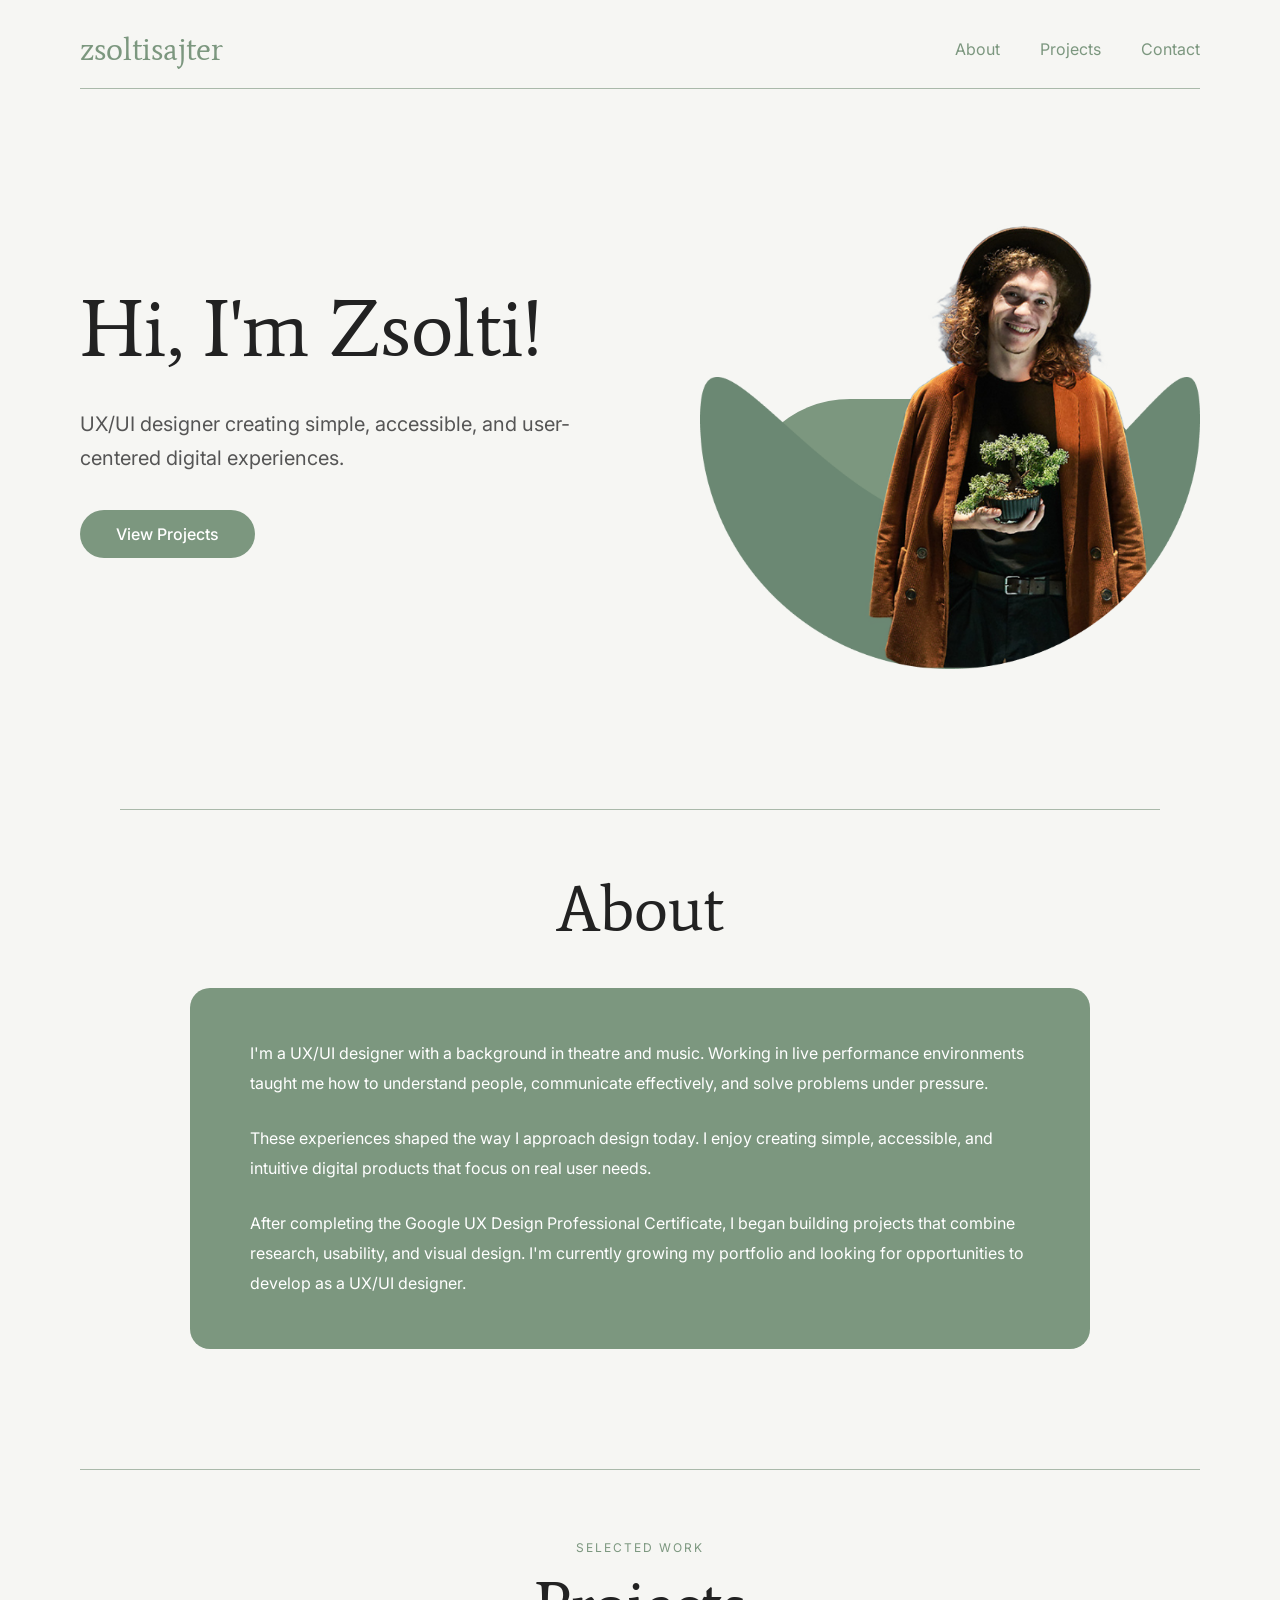
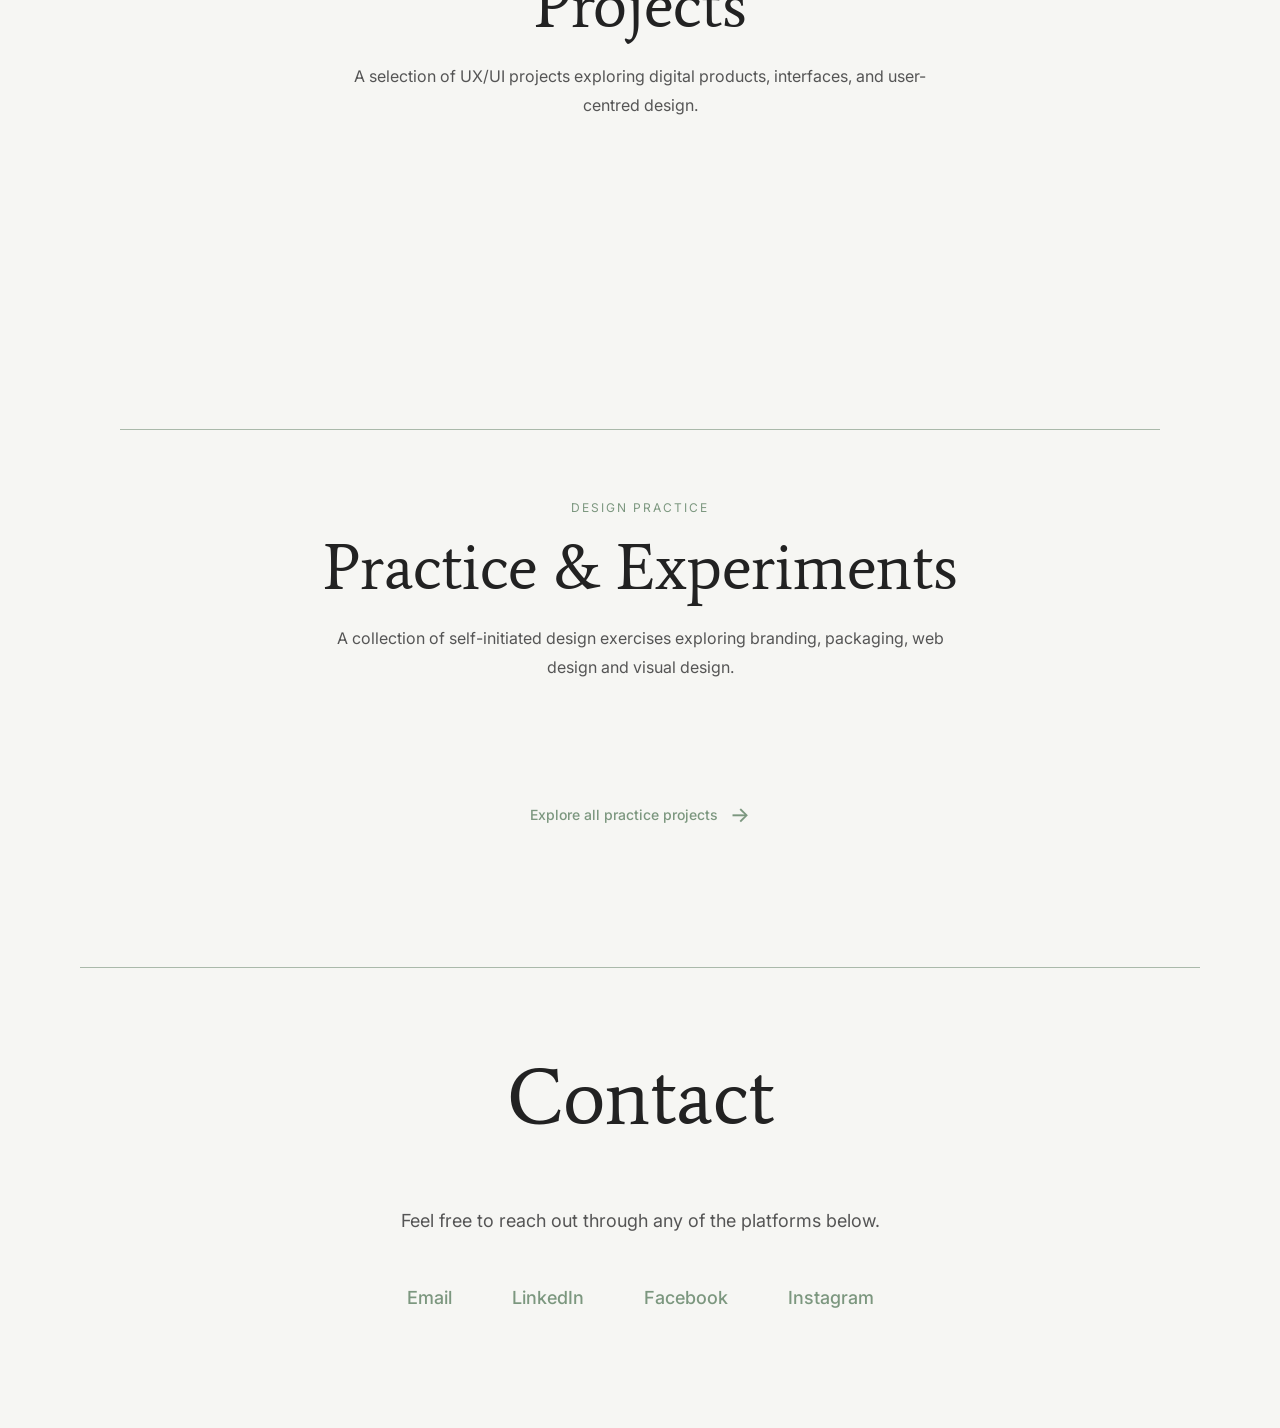
==== index.html @ ac998001 "Update index.html" ====
<!DOCTYPE html>
<html lang="en">

<head>

    <meta charset="UTF-8">

    <meta
        name="viewport"
        content="width=device-width, initial-scale=1.0"
    >

    <title>Zsolti Sajter | UX/UI Designer</title>


    <link rel="preconnect" href="https://fonts.googleapis.com">

    <link
        rel="preconnect"
        href="https://fonts.gstatic.com"
        crossorigin
    >

    <link
        href="https://fonts.googleapis.com/css2?family=Average&family=Inter:wght@400;500;600&display=swap"
        rel="stylesheet"
    >

    <link rel="stylesheet" href="style.css">

</head>


<body>


<!-- ==========================
     HEADER
========================== -->

<header>

    <nav class="navbar">

        <div class="logo">
            zsoltisajter
        </div>


        <ul class="nav-links">

            <li>
                <a href="#about">
                    About
                </a>
            </li>

            <li>
                <a href="#projects">
                    Projects
                </a>
            </li>

            <li>
                <a href="#contact">
                    Contact
                </a>
            </li>

        </ul>

    </nav>


    <div class="divider"></div>

</header>



<main>


<!-- ==========================
     HERO
========================== -->

<section class="hero">

    <div class="hero-content">

        <h1>
            Hi, I'm Zsolti!
        </h1>


        <p>
            UX/UI designer creating simple,
            accessible, and user-centered
            digital experiences.
        </p>


        <a href="#projects" class="cta-btn">
            View Projects
        </a>

    </div>


    <div class="hero-image">

        <div class="green-shape"></div>

        <img
            src="images/zsolti.png"
            alt="Zsolti"
        >

    </div>

</section>



<!-- ==========================
     ABOUT
========================== -->

<section id="about" class="about">

    <div class="divider"></div>


    <h2>
        About
    </h2>


    <div class="about-card">

        <p>
            I'm a UX/UI designer with a background in theatre and music.
            Working in live performance environments taught me how to
            understand people, communicate effectively, and solve problems
            under pressure.
        </p>


        <p>
            These experiences shaped the way I approach design today.
            I enjoy creating simple, accessible, and intuitive digital
            products that focus on real user needs.
        </p>


        <p>
            After completing the Google UX Design Professional Certificate,
            I began building projects that combine research, usability,
            and visual design. I'm currently growing my portfolio and
            looking for opportunities to develop as a UX/UI designer.
        </p>

    </div>

</section>



<!-- ==========================
     PROJECTS
========================== -->

<section id="projects" class="projects">


    <div class="divider"></div>


    <!-- PROJECTS INTRO -->

    <div class="projects-heading">

        <span class="section-label">
            SELECTED WORK
        </span>


        <h2>
            Projects
        </h2>


        <p>
            A selection of UX/UI projects exploring digital products,
            interfaces, and user-centred design.
        </p>

    </div>



  <div id="projects-container"></div>
</section>



<!-- ==========================
     PRACTICE & EXPERIMENTS
========================== -->

<section class="practice-preview">


    <div class="divider"></div>


    <!-- PRACTICE INTRO -->

    <div class="practice-preview-heading">

        <span class="practice-label">
            DESIGN PRACTICE
        </span>


        <h2>
            Practice &amp; Experiments
        </h2>


        <p>
            A collection of self-initiated design exercises exploring
            branding, packaging, web design and visual design.
        </p>

    </div>



    <!-- PRACTICE CARDS -->

    <div
    class="practice-preview-grid"
    id="practice-projects-container"
>
</div>



    <!-- PRACTICE LINK -->

    <div class="practice-preview-more">

        <a href="practice.html">

            Explore all practice projects

            <span>
                →
            </span>

        </a>

    </div>


</section>



<!-- ==========================
     CONTACT
========================== -->

<section
    id="contact"
    class="contact"
>


    <div class="divider"></div>


    <h2>
        Contact
    </h2>


    <div class="contact-card">

        <p class="contact-text">
            Feel free to reach out through any of the platforms below.
        </p>


        <div class="contact-links">


            <a href="mailto:sajterzsolti@gmail.com">
                Email
            </a>


            <a
                href="https://www.linkedin.com/in/szabolcs-zsolt-sajter-587734335"
                target="_blank"
                rel="noopener noreferrer"
            >
                LinkedIn
            </a>


            <a
                href="https://facebook.com/zsoltisajter"
                target="_blank"
                rel="noopener noreferrer"
            >
                Facebook
            </a>


            <a
                href="https://instagram.com/zsokszi_"
                target="_blank"
                rel="noopener noreferrer"
            >
                Instagram
            </a>


        </div>

    </div>

</section>


</main>



<!-- ==========================
     BACK TO TOP
========================== -->

<button
    id="backToTop"
    title="Back to top"
>
    ↑
</button>



<!-- ==========================
     BACK TO TOP SCRIPT
========================== -->

<script>

const backToTop =
    document.getElementById("backToTop");


window.addEventListener("scroll", () => {

    if (window.scrollY > 300) {

        backToTop.style.display = "block";

    } else {

        backToTop.style.display = "none";

    }

});


backToTop.addEventListener("click", () => {

    window.scrollTo({

        top: 0,

        behavior: "smooth"

    });

});

</script>



<!-- ==========================
     PROJECT SCROLL ANIMATION
========================== -->

<script>

const SUPABASE_URL = "https://emuudatwzvzwfvxyoeed.supabase.co";
const SUPABASE_KEY = "sb_publishable_Y7AJ0hXo7N5Ycrp5UevuIA_DFL2NcC8";

const projectsContainer =
    document.getElementById("projects-container");


async function loadProjects() {

    try {

        const response = await fetch(
            `${SUPABASE_URL}/rest/v1/projects?select=*&order=sort_order.asc`,
            {
                method: "GET",
                headers: {
                    "apikey": SUPABASE_KEY,
                    "Authorization": `Bearer ${SUPABASE_KEY}`
                }
            }
        );

        console.log("Supabase response:", response.status);

        if (!response.ok) {
            const errorText = await response.text();
            console.error("Supabase error:", errorText);
            return;
        }

        const projects = await response.json();

        console.log("Projects loaded:", projects);

        projectsContainer.innerHTML = "";

        projects.forEach((project, index) => {

            const link = document.createElement("a");

            link.href = `project.html?id=${project.id}`;;
            link.className = "project-link";

            const row = document.createElement("div");

            row.className = "project-row";

            if (index % 2 === 1) {
                row.classList.add("reverse");
            }

            row.innerHTML = `
                <img
                    src="${project.image_url}"
                    alt="${project.title}"
                >

                <div class="project-overlay">

                    <h3>
                        ${project.title}
                    </h3>

                    <p>
                        ${project.description}
                    </p>

                    <span class="arrow">
                        →
                    </span>

                </div>
            `;

            link.appendChild(row);
            projectsContainer.appendChild(link);

        });

        setupProjectAnimation();

    } catch (error) {

        console.error("Failed to connect to Supabase:", error);

    }
}


function setupProjectAnimation() {

    const projects =
        document.querySelectorAll(".project-row");

    const observer =
        new IntersectionObserver(
            (entries) => {

                entries.forEach(entry => {

                    if (entry.isIntersecting) {
                        entry.target.classList.add("show");
                    }

                });

            },
            {
                threshold: 0.2
            }
        );

    projects.forEach(project => {
        observer.observe(project);
    });

}


const practiceProjectsContainer =
    document.getElementById("practice-projects-container");


async function loadPracticeProjects() {

    const response = await fetch(
        `${SUPABASE_URL}/rest/v1/practice_projects?select=*&order=sort_order.asc`,
        {
            headers: {
                apikey: SUPABASE_KEY
            }
        }
    );

    if (!response.ok) {
        console.error(
            "Failed to load practice projects:",
            response.status
        );
        return;
    }

    const practiceProjects = await response.json();

    console.log("Practice projects loaded:", practiceProjects);

    practiceProjectsContainer.innerHTML = "";

    practiceProjects.forEach(project => {

        const card = document.createElement("a");

        card.href = project.project_url;
        card.className = "practice-preview-card";

        card.innerHTML = `
            <div class="practice-preview-image">
                <img
                    src="${project.image_url}"
                    alt="${project.title}"
                >
            </div>

            <div class="practice-preview-content">

                <span>
                    ${project.category}
                </span>

                <h3>
                    ${project.title}
                </h3>

            </div>
        `;

        practiceProjectsContainer.appendChild(card);
    });
}


loadProjects();
loadPracticeProjects();

</script>

</body>

</html>
---- style.css ----
*{
    margin:0;
    padding:0;
    box-sizing:border-box;
}

html{
    scroll-behavior:smooth;
}

body{
    background:#F6F6F3;
    color:#222;
    font-family:'Inter', sans-serif;
}
html,
body{
    overflow-x:hidden;
}

/* ---------- HEADER ---------- */

header{
    padding:30px 80px 0;
}

.navbar{
    display:flex;
    justify-content:space-between;
    align-items:center;
}

.logo{
    font-family:'Average', serif;
    font-size:2rem;
    color:#7C977F;
}

.nav-links{
    display:flex;
    list-style:none;
    gap:40px;
}

.nav-links a{
    text-decoration:none;
    color:#7C977F;
    font-size:1rem;
    transition:0.3s;
}

.nav-links a:hover{
    opacity:.7;
}

.divider{
    width:100%;
    height:1px;
    background:#AAB9AA;
    margin-top:20px;
}

/* ---------- HERO ---------- */

.hero{
    max-width:1200px;
    margin:80px auto 120px;
    padding:0 40px;

    display:flex;
    justify-content:space-between;
    align-items:center;
}

.hero-content{
    max-width:500px;
}

.hero-content h1{
    font-family:'Average', serif;
    font-size:5rem;
    font-weight:400;
    margin-bottom:30px;
}

.hero-content p{
    font-size:1.25rem;
    line-height:1.7;
    color:#555;
    margin-bottom:35px;
}

.cta-btn{
    display:inline-block;

    padding:14px 36px;

    background:#7C977F;
    color:white;

    text-decoration:none;

    border-radius:999px;

    font-weight:500;

    transition:.3s;
}

.cta-btn:hover{
    transform:translateY(-2px);
}

.hero-image{
    position:relative;

    width:500px;
    height:500px;
}

.green-shape{
    position:absolute;

    width:420px;
    height:220px;

    background:#7C977F;

    border-radius:999px;

    bottom:50px;
    left:40px;
}

.hero-image img{
    position:absolute;

    height:500px;

    right:0;
    bottom:0;
}

/* ---------- ABOUT ---------- */

.about{
    max-width:1200px;
    margin:0 auto 120px;
    padding:0 80px;

    display:flex;
    flex-direction:column;
    align-items:center;
}

.about h2{
    font-family:'Average', serif;
    font-size:4rem;
    font-weight:400;

    margin:60px 0 40px;
}

.about-card{
    width:900px;
    max-width:100%;

    background:#7C977F;

    border-radius:20px;

    padding:50px 60px;

    color:white;
}

.about-card p{
    font-size:1rem;
    line-height:1.9;

    margin-bottom:24px;
}

.about-card p:last-child{
    margin-bottom:0;
}

.about-divider{
    margin-top:60px;
}
/* ==========================
   PROJECTS
========================== */

.projects{
    width:100%;
    max-width:1440px;

    margin:0 auto;

    padding:0 80px 120px;
}

.projects h2{

    font-family:'Average', serif;

    font-size:80px;
    font-weight:400;

    text-align:center;

    margin:80px 0 120px;
}
.projects-heading{
    max-width:720px;
    margin:70px auto 70px;
    text-align:center;
}

.projects-heading .section-label{
    display:block;

    font-family:'Inter', sans-serif;
    font-size:12px;
    letter-spacing:2px;

    color:#7C977F;

    margin-bottom:18px;
}

.projects-heading h2{
    font-family:'Average', serif;
    font-size:64px;
    font-weight:400;

    line-height:1;

    margin:0 0 25px;
}

.projects-heading p{
    max-width:620px;

    margin:0 auto;

    font-family:'Inter', sans-serif;
    font-size:16px;

    line-height:1.8;

    color:#555;
}

/* PROJECT CONTAINER */

.project-link{
    display:block;
    text-decoration:none;
    color:inherit;
}

.project-row{

    position:relative;

    width:978px;
    height:540px;

    margin:0 auto 193px;
}

/* IMAGE */

.project-row img{

    width:978px;
    height:448px;

    object-fit:cover;

    display:block;
}

/* OVERLAY */

.project-overlay{

    position:absolute;

    width:218px;
    height:540px;

    top:0;
    right:-40px;

    background:rgba(124,151,127,0.7);

    color:white;

    padding:32px;

    display:flex;
    flex-direction:column;
}
.project-overlay{

    transition: all .6s cubic-bezier(.19,1,.22,1);

    box-shadow:0 0 0 rgba(0,0,0,0);
}

/* REVERSED LAYOUT */

.project-row.reverse .project-overlay{

    left:-40px;
    right:auto;
}

.project-row.reverse img{

    margin-left:auto;
}

/* TEXT */

.project-overlay h3{

    font-family:'Average', serif;

    font-size:32px;
    font-weight:400;

    line-height:1.2;

    margin-bottom:24px;
}

.project-overlay p{

    font-family:'Inter', sans-serif;

    font-size:15px;

    line-height:1.8;
}

/* ARROW */

.arrow{

    margin-top:auto;

    font-size:32px;

    align-self:flex-end;

    cursor:pointer;
}

/* LAST PROJECT */

.project-row:last-of-type{

    margin-bottom:100px;
}
/* ==========================
   CONTACT
========================== */

.contact{
    width:100%;
    max-width:1440px;

    margin:0 auto 120px;

    padding:0 80px;
}

.contact h2{

    font-family:'Average', serif;

    font-size:80px;
    font-weight:400;

    text-align:center;

    margin:80px 0 60px;
}

.contact-card{

    max-width:900px;

    margin:0 auto;

    text-align:center;
}

.contact-text{

    font-family:'Inter', sans-serif;

    font-size:18px;

    line-height:1.8;

    color:#555;

    margin-bottom:50px;
}

.contact-links{

    display:flex;

    justify-content:center;

    align-items:center;

    gap:60px;

    flex-wrap:wrap;
}

.contact-links a{

    font-family:'Inter', sans-serif;

    text-decoration:none;

    color:#7C977F;

    font-size:18px;

    font-weight:500;

    transition:all .3s ease;
}

.contact-links a:hover{

    opacity:.7;

    transform:translateY(-2px);
}
/* ==========================
   BACK TO TOP
========================== */

#backToTop{

    position:fixed;

    bottom:40px;
    right:40px;

    width:60px;
    height:60px;

    border:2px solid #7C977F;

    background:#F6F6F3;

    color:#7C977F;

    border-radius:50%;

    font-size:28px;

    cursor:pointer;

    display:none;

    z-index:999;

    transition:all .3s ease;
}

#backToTop:hover{

    background:#7C977F;

    color:white;

    transform:translateY(-3px);
}
/* ==========================
   SCROLL ANIMATION
========================== */

.project-row{

    opacity:0;

    transition:
        transform 1s ease,
        opacity 1s ease;
}

/* balról érkező */

.project-row:not(.reverse){

    transform:none;
}

/* jobbról érkező */

.project-row.reverse{

    transform:none;
}

/* látható állapot */

.project-row.show{

    opacity:1;

    transform:translateX(0);
}

.project-row.show{

    opacity:1;

    scale:1;

    transform:translateX(0);
}
/* ==========================
   MEDITIME CASE STUDY
========================== */

.case-nav{

    max-width:1440px;

    margin:40px auto;

    padding:0 80px;
}

.case-nav a{

    text-decoration:none;

    color:#7C977F;

    font-family:'Inter', sans-serif;

    transition:.3s;
}

.case-nav a:hover{

    opacity:.7;
}

/* HERO */

.case-hero{

    max-width:1200px;

    margin:120px auto;

    padding:0 80px;

    display:grid;

    grid-template-columns:1fr 500px;

    align-items:center;

    gap:100px;
}

.case-label{

    font-family:'Inter', sans-serif;

    color:#7C977F;

    letter-spacing:2px;

    margin-bottom:20px;
}

.case-hero h1{

    font-family:'Average', serif;

    font-size:120px;

    font-weight:400;

    line-height:1;

    margin-bottom:20px;
}

.case-subtitle{

    font-family:'Inter', sans-serif;

    font-size:24px;

    line-height:1.8;

    color:#555;

    max-width:600px;
}

.hero-mockup{

    display:flex;

    justify-content:flex-end;
}

.hero-mockup img{

    width:100%;

    max-width:450px;

    display:block;
}

/* PROJECT SUMMARY */

.project-summary{

    max-width:1200px;

    margin:0 auto 140px;

    padding:50px 60px;

    background:#7C977F;

    border-radius:24px;

    display:grid;

    grid-template-columns:repeat(4,1fr);

    gap:40px;
}

.project-summary span{

    display:block;

    color:rgba(255,255,255,.75);

    font-family:'Inter', sans-serif;

    font-size:14px;

    margin-bottom:12px;
}

.project-summary h3{

    color:white;

    font-family:'Inter', sans-serif;

    font-size:22px;

    font-weight:500;
}

/* DIVIDER */

.section-divider{

    width:100%;

    max-width:1200px;

    height:1px;

    background:#D9D9D9;

    margin:120px auto;
}

/* CONTENT */

.case-section{

    max-width:1200px;

    margin:0 auto;

    padding:0 80px;

    display:grid;

    grid-template-columns:280px 1fr;

    gap:60px;
}

.case-section h2{

    font-family:'Average', serif;

    font-size:64px;

    font-weight:400;

    line-height:1;
}

.case-content p{

    font-family:'Inter', sans-serif;

    font-size:18px;

    line-height:2;

    color:#555;

    max-width:750px;
}

/* PERSONA */

.persona-image{

    max-width:900px;

    margin:80px auto 140px;
}

.persona-image img{

    width:100%;

    display:block;

    border-radius:12px;
}

/* WIREFRAMES */

.wireframe-image{

    max-width:1000px;

    margin:80px auto 140px;
}

.wireframe-image img{

    width:100%;

    display:block;

    border-radius:12px;
}

/* FINAL DESIGNS */

.final-image{

    max-width:1100px;

    margin:80px auto 140px;
}

.final-image img{

    width:100%;

    display:block;

    border-radius:12px;
}

/* RESPONSIVE */

@media (max-width: 900px){

    .case-nav{

        padding:0 30px;
    }

    .case-hero{

        grid-template-columns:1fr;

        gap:60px;

        padding:0 30px;

        text-align:center;
    }

    .hero-mockup{

        justify-content:center;
    }

    .case-hero h1{

        font-size:72px;
    }

    .case-subtitle{

        margin:0 auto;
    }

    .project-summary{

        grid-template-columns:1fr 1fr;

        margin:0 30px 100px;

        padding:40px;
    }

    .case-section{

        grid-template-columns:1fr;

        gap:30px;

        padding:0 30px;
    }

    .case-section h2{

        font-size:42px;
    }

    .persona-image,
    .wireframe-image,
    .final-image{

        margin:60px auto 100px;

        padding:0 30px;
    }
}
/* ==========================
   TABLET
========================== */

@media (max-width:1024px){

    .hero{
        flex-direction:column;
        text-align:center;
        gap:60px;
        margin:60px auto 100px;
    }

    .hero-content{
        max-width:700px;
    }

    .hero-image{
        width:400px;
        height:400px;
    }

    .hero-image img{
        height:400px;
    }

    .about,
    .projects,
    .contact{
        padding-left:40px;
        padding-right:40px;
    }

    .project-row{
        width:100%;
        max-width:850px;
        height:auto;
    }

    .project-row img{
        width:100%;
        height:auto;
    }
}
/* ==========================
   MOBILE
========================== */

@media (max-width:768px){

    header{
        padding:20px;
    }

    .navbar{
        flex-direction:column;
        gap:20px;
    }

    .nav-links{
        gap:15px;
        flex-wrap:wrap;
        justify-content:center;
    }

    .logo{
        font-size:1.2rem;
    }

    /* HERO */

    .hero{
    flex-direction:column;
    align-items:center;
    text-align:center;

    padding:0 20px;
    margin:40px auto 60px;

    gap:40px;

    }

    .hero-content h1{
    font-size:64px;
    line-height:1.1;
    }

    .hero-content p{
        font-size:18px;
    }

    .hero-image{
    width:100%;
    max-width:320px;
    height:auto;
}

.hero-image img{
    width:100%;
    height:auto;
    position:relative;
}

    .green-shape{
        width:240px;
        height:120px;
        left:20px;
        bottom:30px;
    }

    /* ABOUT */

    .about{
        padding:0 20px;
    }

    .about h2{
        font-size:56px;
        text-align:center;
    }

    .about-card{
        padding:30px;
    }

    /* PROJECTS */

    .projects{
        padding:0 20px 60px;
    }
@media (max-width:700px){

    .projects-heading{
        margin-bottom:50px;
        padding:0 20px;
    }

    .projects-heading h2{
        font-size:48px;
    }

    .projects-heading p{
        font-size:15px;
    }

}

    .projects h2{
        font-size:56px;
        margin:60px 0;
    }

    .project-row{
        width:100%;
        height:auto;
        margin-bottom:60px;
    }

    .project-row img{
        width:100%;
        height:auto;
    }

    .project-overlay{

        position:relative;

        width:100%;
        height:auto;

        top:auto;
        right:auto;
        left:auto;

        padding:24px;
    }

    .project-row.reverse .project-overlay{
        left:auto;
    }

    .project-overlay h3{
        font-size:28px;
    }

    .arrow{
        margin-top:30px;
    }

    /* CONTACT */

    .contact{
        padding:0 20px;
    }

    .contact h2{
        font-size:56px;
    }

    .contact-links{
        flex-direction:column;
        gap:20px;
    }

    /* BACK TO TOP */

    #backToTop{
        width:50px;
        height:50px;
        right:20px;
        bottom:20px;
    }
}
/* =========================================================
   PRACTICE & EXPERIMENTS – INDEX PREVIEW
========================================================= */


.practice-preview{

    width:100%;

    max-width:1200px;

    margin:0 auto;

    padding:100px 80px 120px;

}



/* =========================================================
   INTRO
========================================================= */


.practice-preview-heading{

    max-width:720px;

    margin:70px auto 70px;

    text-align:center;

}


.practice-label{

    display:block;

    font-family:'Inter', sans-serif;

    font-size:12px;

    letter-spacing:2px;

    color:#7C977F;

    margin-bottom:20px;

}


.practice-preview-heading h2{

    font-family:'Average', serif;

    font-size:64px;

    font-weight:400;

    line-height:1;

    margin:0 0 25px;

}


.practice-preview-heading p{

    max-width:620px;

    margin:0 auto;

    font-family:'Inter', sans-serif;

    font-size:16px;

    line-height:1.8;

    color:#555;

}



/* =========================================================
   CARDS
========================================================= */


.practice-preview-grid{

    display:grid;

    grid-template-columns:repeat(3, 1fr);

    gap:24px;

}


.practice-preview-card{

    display:block;

    overflow:hidden;

    color:inherit;

    text-decoration:none;

    background:#fff;

    border:1px solid rgba(124,151,127,.16);

    border-radius:18px;

    box-shadow:0 8px 25px rgba(0,0,0,.035);

    transition:

        transform .35s ease,

        box-shadow .35s ease;

}


.practice-preview-card:hover{

    transform:translateY(-6px);

    box-shadow:0 18px 40px rgba(0,0,0,.08);

}



/* =========================================================
   CARD IMAGE
========================================================= */


.practice-preview-image{

    width:100%;

    height:260px;

    overflow:hidden;

    background:#EEEEEA;

}


.practice-preview-image img{

    width:100%;

    height:100%;

    display:block;

    object-fit:cover;

    transition:

        transform .7s cubic-bezier(.19,1,.22,1);

}


.practice-preview-card:hover
.practice-preview-image img{

    transform:scale(1.035);

}


/* Pet Haven */

.practice-preview-tall{

    padding:12px 0;

}


.practice-preview-tall img{

    object-fit:contain;

}



/* =========================================================
   CARD TEXT
========================================================= */


.practice-preview-content{

    padding:22px 24px 26px;

}


.practice-preview-content span{

    display:block;

    font-family:'Inter', sans-serif;

    font-size:10px;

    letter-spacing:1.3px;

    text-transform:uppercase;

    color:#7C977F;

    margin-bottom:10px;

}


.practice-preview-content h3{

    font-family:'Average', serif;

    font-size:30px;

    font-weight:400;

    line-height:1.1;

    margin:0;

}



/* =========================================================
   EXPLORE LINK
========================================================= */


.practice-preview-more{

    display:flex;

    justify-content:center;

    margin-top:50px;

}


.practice-preview-more a{

    display:inline-flex;

    align-items:center;

    gap:12px;

    font-family:'Inter', sans-serif;

    font-size:14px;

    font-weight:500;

    color:#7C977F;

    text-decoration:none;

    transition:.3s ease;

}


.practice-preview-more a span{

    font-size:21px;

    transition:.3s ease;

}


.practice-preview-more a:hover{

    opacity:.75;

}


.practice-preview-more a:hover span{

    transform:translateX(6px);

}



/* =========================================================
   RESPONSIVE
========================================================= */


@media (max-width:1000px){

    .practice-preview{

        padding:80px 50px 100px;

    }


    .practice-preview-grid{

        grid-template-columns:1fr;

        max-width:650px;

        margin:0 auto;

        gap:28px;

    }


    .practice-preview-image{

        height:350px;

    }

}



@media (max-width:700px){

    .practice-preview{

        padding:70px 25px 90px;

    }


    .practice-preview-heading{

        margin-bottom:45px;

    }


    .practice-preview-heading h2{

        font-size:48px;

    }


    .practice-preview-heading p{

        font-size:15px;

    }


    .practice-preview-grid{

        gap:20px;

    }


    .practice-preview-image{

        height:260px;

    }


    .practice-preview-content{

        padding:20px 22px 24px;

    }


    .practice-preview-content h3{

        font-size:28px;

    }

}
/* =========================================
   PRACTICE PROJECT
========================================= */

.practice-case-hero {
    min-height: auto;
}

.practice-full-image {
    width: 100%;
    max-width: 1200px;
    margin: 60px auto 100px;
    padding: 0 40px;
}

.practice-full-image img {
    width: 100%;
    height: auto;
    display: block;
}

.practice-next-projects {
    max-width: 1200px;
    margin: 100px auto;
    padding: 50px 40px 0;
    border-top: 1px solid #d8d8d8;
}

.practice-next-links {
    display: flex;
    flex-direction: column;
    max-width: 500px;
    margin-top: 25px;
}

.practice-next-links a {
    display: flex;
    justify-content: space-between;
    padding: 16px 0;
    border-bottom: 1px solid #d8d8d8;
    text-decoration: none;
    color: inherit;
    font-size: 17px;
}

.practice-next-links a:hover {
    padding-left: 8px;
}

.practice-next-links span {
    font-size: 20px;
}

@media (max-width: 700px) {

    .practice-full-image {
        padding: 0 22px;
        margin-bottom: 70px;
    }

    .practice-next-projects {
        padding: 40px 22px 0;
        margin-top: 70px;
    }

}
/* =================================
   PRACTICE CASE STUDY
================================= */

.practice-case-hero {
    max-width: 1200px;
    margin: 0 auto;
    padding: 70px 50px 60px;
}

.practice-case-intro {
    max-width: 720px;
    margin-bottom: 55px;
}

.practice-case-intro h1 {
    font-family: "Average", serif;
    font-size: 72px;
    font-weight: 400;
    margin: 10px 0 20px;
    line-height: 1;
}

.practice-case-intro .case-subtitle {
    max-width: 620px;
    font-size: 18px;
    line-height: 1.7;
    color: #555;
}

.practice-case-image {
    width: 100%;
    border-radius: 4px;
    overflow: hidden;
}

.practice-case-image img {
    width: 100%;
    height: auto;
    display: block;
}


/* PROJECT IMAGE */

.practice-case-gallery {
    max-width: 1100px;
    margin: 20px auto 70px;
    padding: 0 40px;
}

.practice-case-gallery img {
    width: 100%;
    height: auto;
    display: block;
}


/* BACK TO PRACTICE */

.practice-case-back {
    max-width: 1200px;
    margin: 0 auto;
    padding: 20px 50px 90px;
}

.practice-case-back a {
    color: #222;
    text-decoration: none;
    font-size: 14px;
    transition: opacity 0.2s ease;
}

.practice-case-back a:hover {
    opacity: 0.55;
}


/* MOBILE */

@media (max-width: 768px) {

    .practice-case-hero {
        padding: 50px 25px 40px;
    }

    .practice-case-intro h1 {
        font-size: 52px;
    }

    .practice-case-intro .case-subtitle {
        font-size: 16px;
    }

    .practice-case-gallery {
        padding: 0 25px;
        margin-bottom: 50px;
    }

    .practice-case-back {
        padding: 10px 25px 60px;
    }

}
/* ==========================
   FINAL MOBILE POLISH
========================== */

@media (max-width: 600px){

    /* HEADER */

    header{
        padding:20px 18px 0;
    }

    .navbar{
        flex-direction:row;
        align-items:center;
    }

    .logo{
        font-size:1.3rem;
    }

    .nav-links{
        gap:14px;
    }

    .nav-links a{
        font-size:13px;
    }


    /* HERO */

    .hero{
        padding:0 20px;
        margin:50px auto 80px;
    }

    .hero-content h1{
        font-size:52px;
    }

    .hero-content p{
        font-size:16px;
        line-height:1.7;
    }

    .hero-image{
        max-width:280px;
    }


    /* ABOUT */

    .about{
        padding:0 20px;
        margin-bottom:80px;
    }

    .about h2{
        font-size:50px;
        margin:50px 0 30px;
    }

    .about-card{
        padding:28px 24px;
        border-radius:18px;
    }

    .about-card p{
        font-size:15px;
        line-height:1.8;
    }


    /* PROJECTS */

    .projects{
        padding:0 20px 70px;
    }

    .projects-heading{
        margin:55px auto 50px;
        padding:0;
    }

    .projects-heading h2{
        font-size:50px;
    }

    .projects-heading p{
        font-size:15px;
        line-height:1.7;
    }

    .project-row{
        margin-bottom:55px;
    }

    .project-overlay{
        padding:24px;
    }

    .project-overlay h3{
        font-size:27px;
    }

    .project-overlay p{
        font-size:14px;
        line-height:1.7;
    }


    /* PRACTICE */

    .practice-preview{
        padding:60px 20px 80px;
    }

    .practice-preview-heading{
        margin:50px auto 40px;
    }

    .practice-preview-heading h2{
        font-size:46px;
        line-height:1.05;
    }

    .practice-preview-heading p{
        font-size:15px;
        line-height:1.7;
    }

    .practice-preview-grid{
        gap:22px;
    }

    .practice-preview-image{
        height:240px;
    }

    .practice-preview-content{
        padding:20px;
    }

    .practice-preview-content h3{
        font-size:27px;
    }


    /* CONTACT */

    .contact{
        padding:0 20px;
        margin-bottom:80px;
    }

    .contact h2{
        font-size:50px;
        margin:60px 0 40px;
    }

    .contact-text{
        font-size:16px;
    }


    /* BACK TO TOP */

    #backToTop{
        width:46px;
        height:46px;
        right:18px;
        bottom:18px;
        font-size:22px;
    }


    /* CASE STUDIES */

    .case-nav{
        padding:0 20px;
        margin:25px auto;
    }

    .case-hero{
        padding:0 20px;
        margin:70px auto 80px;
    }

    .case-hero h1{
        font-size:56px;
    }

    .case-subtitle{
        font-size:16px;
        line-height:1.7;
    }

    .hero-mockup img{
        max-width:100%;
    }

    .project-summary{
        margin:0 20px 80px;
        padding:28px 22px;
        grid-template-columns:1fr 1fr;
        gap:28px 20px;
        border-radius:18px;
    }

    .project-summary span{
        font-size:12px;
    }

    .project-summary h3{
        font-size:17px;
    }

    .section-divider{
        margin:70px 20px;
        width:calc(100% - 40px);
    }

    .case-section{
        padding:0 20px;
        gap:20px;
    }

    .case-section h2{
        font-size:40px;
    }

    .case-content p{
        font-size:16px;
        line-height:1.8;
    }

    .persona-image,
    .wireframe-image,
    .final-image{
        padding:0 20px;
        margin:50px auto 80px;
    }


    /* PRACTICE CASE PAGES */

    .practice-case-hero{
        padding:45px 20px 35px;
    }

    .practice-case-intro h1{
        font-size:50px;
        line-height:1.05;
    }

    .practice-case-intro .case-subtitle{
        font-size:16px;
    }

    .practice-case-gallery{
        padding:0 20px;
        margin-bottom:60px;
    }

    .practice-case-back{
        padding:10px 20px 60px;
    }

}
/* =================================
   PRACTICE — COMING SOON
================================= */

.practice-coming-soon {
    max-width: 1000px;
    min-height: 70vh;
    margin: 0 auto;
    padding: 100px 50px;

    display: flex;
    flex-direction: column;
    justify-content: center;
}

.practice-coming-soon h1 {
    font-family: "Average", serif;
    font-size: 76px;
    font-weight: 400;
    line-height: 1;
    margin: 12px 0 28px;
}

.practice-coming-soon p:not(.case-label) {
    max-width: 560px;
    font-size: 18px;
    line-height: 1.8;
    color: #555;
    margin: 0 0 40px;
}

.practice-back-link {
    display: inline-flex;
    align-items: center;
    gap: 12px;

    width: fit-content;

    color: #222;
    text-decoration: none;
    font-size: 15px;

    transition: opacity 0.2s ease;
}

.practice-back-link span {
    font-size: 20px;
    transition: transform 0.2s ease;
}

.practice-back-link:hover {
    opacity: 0.6;
}

.practice-back-link:hover span {
    transform: translateX(5px);
}


@media (max-width: 600px) {

    .practice-coming-soon {
        min-height: 70vh;
        padding: 70px 25px;
    }

    .practice-coming-soon h1 {
        font-size: 52px;
    }

    .practice-coming-soon p:not(.case-label) {
        font-size: 16px;
        line-height: 1.7;
    }

}
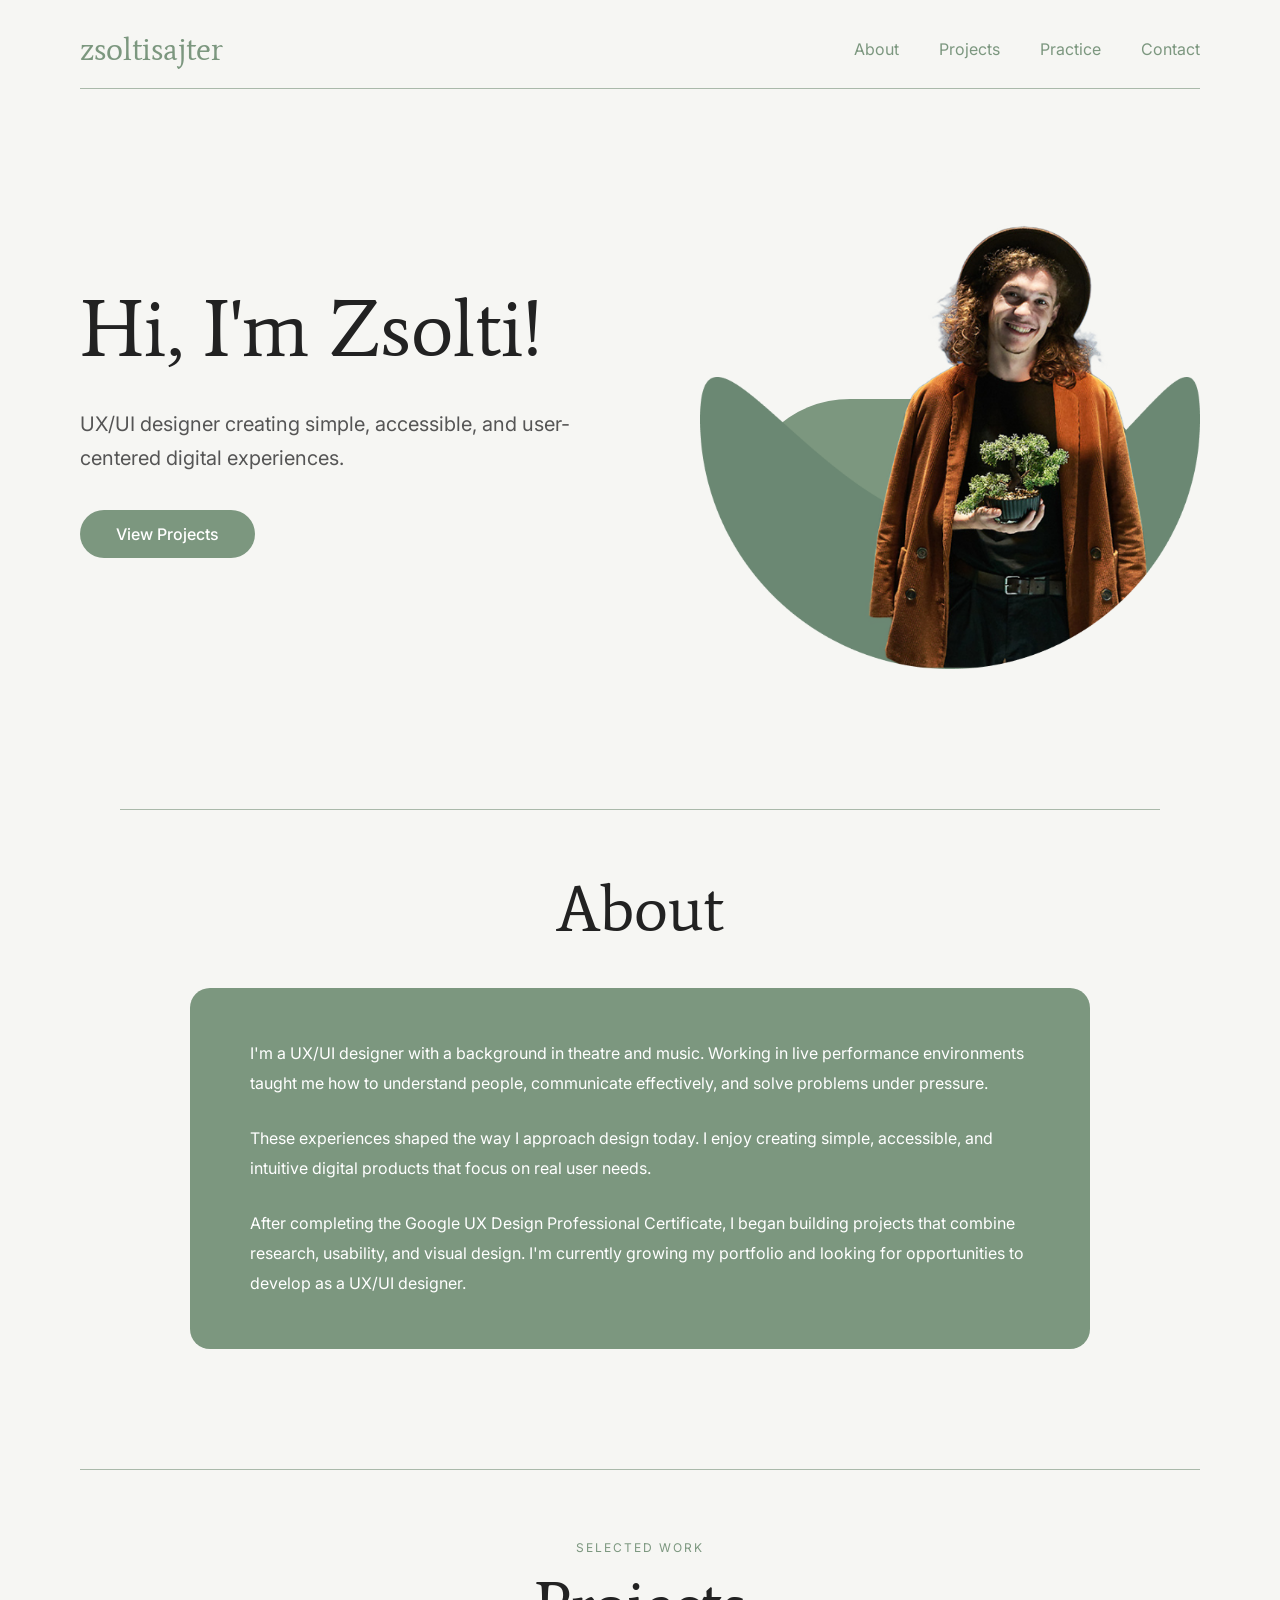
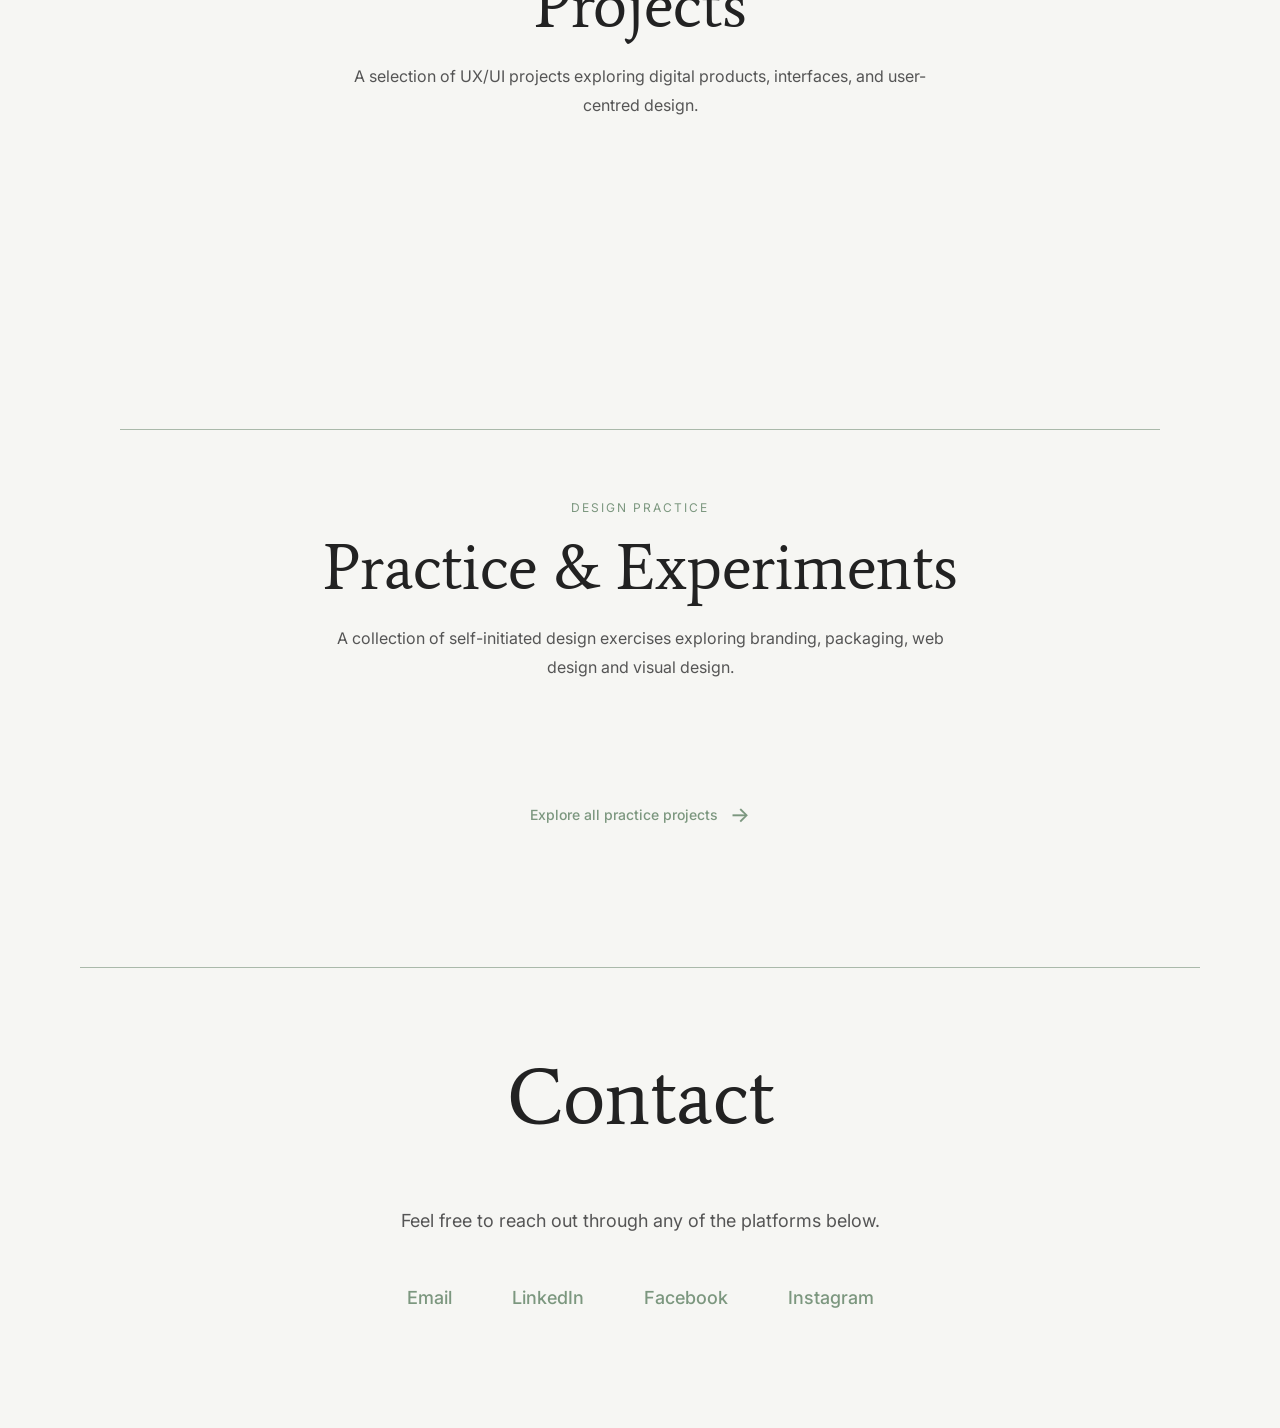
==== commit 4b71daa4: "Update index.html" ====
--- a/index.html
+++ b/index.html
@@ -62,6 +62,12 @@
             </li>
 
             <li>
+                <a href="#practice">
+                    Practice
+                </a>
+            </li>
+
+            <li>
                 <a href="#contact">
                     Contact
                 </a>
@@ -209,7 +215,7 @@
      PRACTICE & EXPERIMENTS
 ========================== -->
 
-<section class="practice-preview">
+<section id="practice" class="practice-preview">
 
 
     <div class="divider"></div>
@@ -440,7 +446,9 @@
 
             const link = document.createElement("a");
 
-            link.href = `project.html?id=${project.id}`;;
+            link.href = project.project_url
+                ? project.project_url
+                : `project.html?id=${project.id}`;
             link.className = "project-link";
 
             const row = document.createElement("div");
--- a/style.css
+++ b/style.css
@@ -13,6 +13,7 @@
     color:#222;
     font-family:'Inter', sans-serif;
 }
+
 html,
 body{
     overflow-x:hidden;
@@ -92,18 +93,12 @@
 
 .cta-btn{
     display:inline-block;
-
     padding:14px 36px;
-
     background:#7C977F;
     color:white;
-
     text-decoration:none;
-
     border-radius:999px;
-
     font-weight:500;
-
     transition:.3s;
 }
 
@@ -113,30 +108,23 @@
 
 .hero-image{
     position:relative;
-
     width:500px;
     height:500px;
 }
 
 .green-shape{
     position:absolute;
-
     width:420px;
     height:220px;
-
     background:#7C977F;
-
     border-radius:999px;
-
     bottom:50px;
     left:40px;
 }
 
 .hero-image img{
     position:absolute;
-
     height:500px;
-
     right:0;
     bottom:0;
 }
@@ -157,27 +145,21 @@
     font-family:'Average', serif;
     font-size:4rem;
     font-weight:400;
-
     margin:60px 0 40px;
 }
 
 .about-card{
     width:900px;
     max-width:100%;
-
     background:#7C977F;
-
     border-radius:20px;
-
     padding:50px 60px;
-
     color:white;
 }
 
 .about-card p{
     font-size:1rem;
     line-height:1.9;
-
     margin-bottom:24px;
 }
 
@@ -188,6 +170,7 @@
 .about-divider{
     margin-top:60px;
 }
+
 /* ==========================
    PROJECTS
 ========================== */
@@ -195,23 +178,18 @@
 .projects{
     width:100%;
     max-width:1440px;
-
     margin:0 auto;
-
     padding:0 80px 120px;
 }
 
 .projects h2{
-
     font-family:'Average', serif;
-
     font-size:80px;
     font-weight:400;
-
     text-align:center;
-
     margin:80px 0 120px;
 }
+
 .projects-heading{
     max-width:720px;
     margin:70px auto 70px;
@@ -220,13 +198,10 @@
 
 .projects-heading .section-label{
     display:block;
-
     font-family:'Inter', sans-serif;
     font-size:12px;
     letter-spacing:2px;
-
     color:#7C977F;
-
     margin-bottom:18px;
 }
 
@@ -234,22 +209,16 @@
     font-family:'Average', serif;
     font-size:64px;
     font-weight:400;
-
     line-height:1;
-
     margin:0 0 25px;
 }
 
 .projects-heading p{
     max-width:620px;
-
     margin:0 auto;
-
     font-family:'Inter', sans-serif;
     font-size:16px;
-
     line-height:1.8;
-
     color:#555;
 }
 
@@ -262,110 +231,80 @@
 }
 
 .project-row{
-
     position:relative;
-
     width:978px;
     height:540px;
-
     margin:0 auto 193px;
 }
 
 /* IMAGE */
 
 .project-row img{
-
     width:978px;
     height:448px;
-
     object-fit:cover;
-
     display:block;
 }
 
 /* OVERLAY */
 
 .project-overlay{
-
     position:absolute;
-
     width:218px;
     height:540px;
-
     top:0;
     right:-40px;
-
     background:rgba(124,151,127,0.7);
-
     color:white;
-
     padding:32px;
-
     display:flex;
     flex-direction:column;
-}
-.project-overlay{
-
-    transition: all .6s cubic-bezier(.19,1,.22,1);
-
+    transition:all .6s cubic-bezier(.19,1,.22,1);
     box-shadow:0 0 0 rgba(0,0,0,0);
 }
 
 /* REVERSED LAYOUT */
 
 .project-row.reverse .project-overlay{
-
     left:-40px;
     right:auto;
 }
 
 .project-row.reverse img{
-
     margin-left:auto;
 }
 
 /* TEXT */
 
 .project-overlay h3{
-
     font-family:'Average', serif;
-
     font-size:32px;
     font-weight:400;
-
     line-height:1.2;
-
     margin-bottom:24px;
 }
 
 .project-overlay p{
-
-    font-family:'Inter', sans-serif;
-
+    font-family:'Inter', sans-serif;
     font-size:15px;
-
     line-height:1.8;
 }
 
 /* ARROW */
 
 .arrow{
-
     margin-top:auto;
-
     font-size:32px;
-
     align-self:flex-end;
-
     cursor:pointer;
 }
 
 /* LAST PROJECT */
 
 .project-row:last-of-type{
-
     margin-bottom:100px;
 }
+
 /* ==========================
    CONTACT
 ========================== */
@@ -373,488 +312,611 @@
 .contact{
     width:100%;
     max-width:1440px;
-
     margin:0 auto 120px;
-
     padding:0 80px;
 }
 
 .contact h2{
-
     font-family:'Average', serif;
-
     font-size:80px;
     font-weight:400;
-
     text-align:center;
-
     margin:80px 0 60px;
 }
 
 .contact-card{
-
     max-width:900px;
-
     margin:0 auto;
-
     text-align:center;
 }
 
 .contact-text{
-
-    font-family:'Inter', sans-serif;
-
+    font-family:'Inter', sans-serif;
     font-size:18px;
-
     line-height:1.8;
-
     color:#555;
-
     margin-bottom:50px;
 }
 
 .contact-links{
-
     display:flex;
-
     justify-content:center;
-
     align-items:center;
-
     gap:60px;
-
     flex-wrap:wrap;
 }
 
 .contact-links a{
-
-    font-family:'Inter', sans-serif;
-
+    font-family:'Inter', sans-serif;
     text-decoration:none;
-
     color:#7C977F;
-
     font-size:18px;
-
     font-weight:500;
-
     transition:all .3s ease;
 }
 
 .contact-links a:hover{
-
     opacity:.7;
-
     transform:translateY(-2px);
 }
+
 /* ==========================
    BACK TO TOP
 ========================== */
 
 #backToTop{
-
     position:fixed;
-
     bottom:40px;
     right:40px;
-
     width:60px;
     height:60px;
-
     border:2px solid #7C977F;
-
     background:#F6F6F3;
-
     color:#7C977F;
-
     border-radius:50%;
-
     font-size:28px;
-
     cursor:pointer;
-
     display:none;
-
     z-index:999;
-
     transition:all .3s ease;
 }
 
 #backToTop:hover{
-
     background:#7C977F;
-
     color:white;
-
     transform:translateY(-3px);
 }
+
 /* ==========================
    SCROLL ANIMATION
 ========================== */
 
 .project-row{
-
     opacity:0;
-
     transition:
         transform 1s ease,
         opacity 1s ease;
 }
 
-/* balról érkező */
-
 .project-row:not(.reverse){
-
     transform:none;
 }
 
-/* jobbról érkező */
-
 .project-row.reverse{
-
     transform:none;
 }
 
-/* látható állapot */
-
 .project-row.show{
-
     opacity:1;
-
+    scale:1;
     transform:translateX(0);
 }
 
-.project-row.show{
-
-    opacity:1;
-
-    scale:1;
-
-    transform:translateX(0);
-}
 /* ==========================
-   MEDITIME CASE STUDY
+   CASE STUDIES
+   REFINED / ELEGANT
 ========================== */
 
 .case-nav{
-
-    max-width:1440px;
-
-    margin:40px auto;
-
-    padding:0 80px;
+    max-width:1200px;
+    margin:28px auto;
+    padding:0 50px;
 }
 
 .case-nav a{
-
     text-decoration:none;
-
     color:#7C977F;
-
-    font-family:'Inter', sans-serif;
-
+    font-family:'Inter', sans-serif;
+    font-size:14px;
     transition:.3s;
 }
 
 .case-nav a:hover{
-
     opacity:.7;
 }
 
 /* HERO */
 
 .case-hero{
-
+    max-width:1120px;
+    margin:80px auto 90px;
+    padding:0 50px;
+
+    display:grid;
+    grid-template-columns:minmax(0,1fr) 400px;
+    align-items:center;
+    gap:75px;
+}
+
+.case-label{
+    font-family:'Inter', sans-serif;
+    color:#7C977F;
+    letter-spacing:2px;
+    font-size:12px;
+    margin-bottom:18px;
+}
+
+.case-hero h1{
+    font-family:'Average', serif;
+    font-size:78px;
+    font-weight:400;
+    line-height:1;
+    margin-bottom:20px;
+}
+
+.case-subtitle{
+    font-family:'Inter', sans-serif;
+    font-size:19px;
+    line-height:1.75;
+    color:#555;
+    max-width:560px;
+}
+
+.hero-mockup{
+    display:flex;
+    justify-content:flex-end;
+}
+
+.hero-mockup img{
+    width:100%;
+    max-width:370px;
+    display:block;
+}
+
+/* PROJECT SUMMARY */
+
+.project-summary{
+    max-width:1040px;
+    margin:0 auto 95px;
+    padding:34px 42px;
+
+    background:#7C977F;
+    border-radius:18px;
+
+    display:grid;
+    grid-template-columns:repeat(4,1fr);
+    gap:28px;
+}
+
+.project-summary span{
+    display:block;
+    color:rgba(255,255,255,.74);
+    font-family:'Inter', sans-serif;
+    font-size:12px;
+    margin-bottom:9px;
+}
+
+.project-summary h3{
+    color:white;
+    font-family:'Inter', sans-serif;
+    font-size:17px;
+    line-height:1.35;
+    font-weight:500;
+}
+
+/* DIVIDER */
+
+.section-divider{
+    width:100%;
+    max-width:1040px;
+    height:1px;
+    background:#D9D9D9;
+    margin:80px auto;
+}
+
+/* CONTENT */
+
+.case-section{
+    max-width:1040px;
+    margin:0 auto;
+    padding:0 50px;
+
+    display:grid;
+    grid-template-columns:220px minmax(0,1fr);
+    gap:55px;
+    align-items:start;
+}
+
+.case-section h2{
+    font-family:'Average', serif;
+    font-size:42px;
+    font-weight:400;
+    line-height:1.05;
+}
+
+.case-content p{
+    font-family:'Inter', sans-serif;
+    font-size:16px;
+    line-height:1.85;
+    color:#555;
+    max-width:720px;
+}
+
+/* PERSONA */
+
+.persona-image{
+    max-width:860px;
+    margin:55px auto 90px;
+}
+
+.persona-image img{
+    width:100%;
+    display:block;
+    border-radius:10px;
+}
+
+/* WIREFRAMES */
+
+.wireframe-image{
+    max-width:920px;
+    margin:55px auto 90px;
+}
+
+.wireframe-image img{
+    width:100%;
+    display:block;
+    border-radius:10px;
+}
+
+/* FINAL DESIGNS */
+
+.final-image{
+    max-width:980px;
+    margin:55px auto 90px;
+}
+
+.final-image img{
+    width:100%;
+    display:block;
+    border-radius:10px;
+}
+
+/* =================================
+   PRACTICE & EXPERIMENTS – INDEX PREVIEW
+================================= */
+
+.practice-preview{
+    width:100%;
     max-width:1200px;
-
-    margin:120px auto;
-
-    padding:0 80px;
-
+    margin:0 auto;
+    padding:100px 80px 120px;
+}
+
+.practice-preview-heading{
+    max-width:720px;
+    margin:70px auto 70px;
+    text-align:center;
+}
+
+.practice-label{
+    display:block;
+    font-family:'Inter', sans-serif;
+    font-size:12px;
+    letter-spacing:2px;
+    color:#7C977F;
+    margin-bottom:20px;
+}
+
+.practice-preview-heading h2{
+    font-family:'Average', serif;
+    font-size:64px;
+    font-weight:400;
+    line-height:1;
+    margin:0 0 25px;
+}
+
+.practice-preview-heading p{
+    max-width:620px;
+    margin:0 auto;
+    font-family:'Inter', sans-serif;
+    font-size:16px;
+    line-height:1.8;
+    color:#555;
+}
+
+/* CARDS */
+
+.practice-preview-grid{
     display:grid;
-
-    grid-template-columns:1fr 500px;
-
+    grid-template-columns:repeat(3,1fr);
+    gap:24px;
+}
+
+.practice-preview-card{
+    display:block;
+    overflow:hidden;
+    color:inherit;
+    text-decoration:none;
+    background:#fff;
+    border:1px solid rgba(124,151,127,.16);
+    border-radius:18px;
+    box-shadow:0 8px 25px rgba(0,0,0,.035);
+    transition:
+        transform .35s ease,
+        box-shadow .35s ease;
+}
+
+.practice-preview-card:hover{
+    transform:translateY(-6px);
+    box-shadow:0 18px 40px rgba(0,0,0,.08);
+}
+
+.practice-preview-image{
+    width:100%;
+    height:260px;
+    overflow:hidden;
+    background:#EEEEEA;
+}
+
+.practice-preview-image img{
+    width:100%;
+    height:100%;
+    display:block;
+    object-fit:cover;
+    transition:
+        transform .7s cubic-bezier(.19,1,.22,1);
+}
+
+.practice-preview-card:hover
+.practice-preview-image img{
+    transform:scale(1.035);
+}
+
+.practice-preview-tall{
+    padding:12px 0;
+}
+
+.practice-preview-tall img{
+    object-fit:contain;
+}
+
+/* CARD TEXT */
+
+.practice-preview-content{
+    padding:22px 24px 26px;
+}
+
+.practice-preview-content span{
+    display:block;
+    font-family:'Inter', sans-serif;
+    font-size:10px;
+    letter-spacing:1.3px;
+    text-transform:uppercase;
+    color:#7C977F;
+    margin-bottom:10px;
+}
+
+.practice-preview-content h3{
+    font-family:'Average', serif;
+    font-size:30px;
+    font-weight:400;
+    line-height:1.1;
+    margin:0;
+}
+
+/* EXPLORE LINK */
+
+.practice-preview-more{
+    display:flex;
+    justify-content:center;
+    margin-top:50px;
+}
+
+.practice-preview-more a{
+    display:inline-flex;
     align-items:center;
-
-    gap:100px;
-}
-
-.case-label{
-
-    font-family:'Inter', sans-serif;
-
+    gap:12px;
+    font-family:'Inter', sans-serif;
+    font-size:14px;
+    font-weight:500;
     color:#7C977F;
-
-    letter-spacing:2px;
-
-    margin-bottom:20px;
-}
-
-.case-hero h1{
-
-    font-family:'Average', serif;
-
-    font-size:120px;
-
+    text-decoration:none;
+    transition:.3s ease;
+}
+
+.practice-preview-more a span{
+    font-size:21px;
+    transition:.3s ease;
+}
+
+.practice-preview-more a:hover{
+    opacity:.75;
+}
+
+.practice-preview-more a:hover span{
+    transform:translateX(6px);
+}
+
+/* =================================
+   PRACTICE PROJECT
+================================= */
+
+.practice-case-hero{
+    min-height:auto;
+}
+
+.practice-full-image{
+    width:100%;
+    max-width:1050px;
+    margin:55px auto 90px;
+    padding:0 40px;
+}
+
+.practice-full-image img{
+    width:100%;
+    height:auto;
+    display:block;
+    border-radius:10px;
+}
+
+.practice-next-projects{
+    max-width:1050px;
+    margin:90px auto;
+    padding:45px 40px 0;
+    border-top:1px solid #d8d8d8;
+}
+
+.practice-next-links{
+    display:flex;
+    flex-direction:column;
+    max-width:500px;
+    margin-top:25px;
+}
+
+.practice-next-links a{
+    display:flex;
+    justify-content:space-between;
+    padding:16px 0;
+    border-bottom:1px solid #d8d8d8;
+    text-decoration:none;
+    color:inherit;
+    font-size:16px;
+}
+
+.practice-next-links a:hover{
+    padding-left:8px;
+}
+
+.practice-next-links span{
+    font-size:20px;
+}
+
+/* PRACTICE CASE */
+
+.practice-case-intro{
+    max-width:720px;
+    margin-bottom:50px;
+}
+
+.practice-case-intro h1{
+    font-family:"Average", serif;
+    font-size:68px;
     font-weight:400;
-
+    margin:10px 0 20px;
     line-height:1;
-
-    margin-bottom:20px;
-}
-
-.case-subtitle{
-
-    font-family:'Inter', sans-serif;
-
-    font-size:24px;
-
+}
+
+.practice-case-intro .case-subtitle{
+    max-width:620px;
+    font-size:18px;
+    line-height:1.7;
+    color:#555;
+}
+
+.practice-case-image{
+    width:100%;
+    border-radius:4px;
+    overflow:hidden;
+}
+
+.practice-case-image img{
+    width:100%;
+    height:auto;
+    display:block;
+}
+
+.practice-case-gallery{
+    max-width:980px;
+    margin:20px auto 70px;
+    padding:0 40px;
+}
+
+.practice-case-gallery img{
+    width:100%;
+    height:auto;
+    display:block;
+}
+
+.practice-case-back{
+    max-width:1050px;
+    margin:0 auto;
+    padding:20px 40px 90px;
+}
+
+.practice-case-back a{
+    color:#222;
+    text-decoration:none;
+    font-size:14px;
+    transition:opacity .2s ease;
+}
+
+.practice-case-back a:hover{
+    opacity:.55;
+}
+
+/* PRACTICE — COMING SOON */
+
+.practice-coming-soon{
+    max-width:1000px;
+    min-height:70vh;
+    margin:0 auto;
+    padding:100px 50px;
+
+    display:flex;
+    flex-direction:column;
+    justify-content:center;
+}
+
+.practice-coming-soon h1{
+    font-family:"Average", serif;
+    font-size:76px;
+    font-weight:400;
+    line-height:1;
+    margin:12px 0 28px;
+}
+
+.practice-coming-soon p:not(.case-label){
+    max-width:560px;
+    font-size:18px;
     line-height:1.8;
-
     color:#555;
-
-    max-width:600px;
-}
-
-.hero-mockup{
-
-    display:flex;
-
-    justify-content:flex-end;
-}
-
-.hero-mockup img{
-
-    width:100%;
-
-    max-width:450px;
-
-    display:block;
-}
-
-/* PROJECT SUMMARY */
-
-.project-summary{
-
-    max-width:1200px;
-
-    margin:0 auto 140px;
-
-    padding:50px 60px;
-
-    background:#7C977F;
-
-    border-radius:24px;
-
-    display:grid;
-
-    grid-template-columns:repeat(4,1fr);
-
-    gap:40px;
-}
-
-.project-summary span{
-
-    display:block;
-
-    color:rgba(255,255,255,.75);
-
-    font-family:'Inter', sans-serif;
-
-    font-size:14px;
-
-    margin-bottom:12px;
-}
-
-.project-summary h3{
-
-    color:white;
-
-    font-family:'Inter', sans-serif;
-
-    font-size:22px;
-
-    font-weight:500;
-}
-
-/* DIVIDER */
-
-.section-divider{
-
-    width:100%;
-
-    max-width:1200px;
-
-    height:1px;
-
-    background:#D9D9D9;
-
-    margin:120px auto;
-}
-
-/* CONTENT */
-
-.case-section{
-
-    max-width:1200px;
-
-    margin:0 auto;
-
-    padding:0 80px;
-
-    display:grid;
-
-    grid-template-columns:280px 1fr;
-
-    gap:60px;
-}
-
-.case-section h2{
-
-    font-family:'Average', serif;
-
-    font-size:64px;
-
-    font-weight:400;
-
-    line-height:1;
-}
-
-.case-content p{
-
-    font-family:'Inter', sans-serif;
-
-    font-size:18px;
-
-    line-height:2;
-
-    color:#555;
-
-    max-width:750px;
-}
-
-/* PERSONA */
-
-.persona-image{
-
-    max-width:900px;
-
-    margin:80px auto 140px;
-}
-
-.persona-image img{
-
-    width:100%;
-
-    display:block;
-
-    border-radius:12px;
-}
-
-/* WIREFRAMES */
-
-.wireframe-image{
-
-    max-width:1000px;
-
-    margin:80px auto 140px;
-}
-
-.wireframe-image img{
-
-    width:100%;
-
-    display:block;
-
-    border-radius:12px;
-}
-
-/* FINAL DESIGNS */
-
-.final-image{
-
-    max-width:1100px;
-
-    margin:80px auto 140px;
-}
-
-.final-image img{
-
-    width:100%;
-
-    display:block;
-
-    border-radius:12px;
-}
-
-/* RESPONSIVE */
-
-@media (max-width: 900px){
-
-    .case-nav{
-
-        padding:0 30px;
-    }
-
-    .case-hero{
-
-        grid-template-columns:1fr;
-
-        gap:60px;
-
-        padding:0 30px;
-
-        text-align:center;
-    }
-
-    .hero-mockup{
-
-        justify-content:center;
-    }
-
-    .case-hero h1{
-
-        font-size:72px;
-    }
-
-    .case-subtitle{
-
-        margin:0 auto;
-    }
-
-    .project-summary{
-
-        grid-template-columns:1fr 1fr;
-
-        margin:0 30px 100px;
-
-        padding:40px;
-    }
-
-    .case-section{
-
-        grid-template-columns:1fr;
-
-        gap:30px;
-
-        padding:0 30px;
-    }
-
-    .case-section h2{
-
-        font-size:42px;
-    }
-
-    .persona-image,
-    .wireframe-image,
-    .final-image{
-
-        margin:60px auto 100px;
-
-        padding:0 30px;
-    }
-}
+    margin:0 0 40px;
+}
+
+.practice-back-link{
+    display:inline-flex;
+    align-items:center;
+    gap:12px;
+    width:fit-content;
+    color:#222;
+    text-decoration:none;
+    font-size:15px;
+    transition:opacity .2s ease;
+}
+
+.practice-back-link span{
+    font-size:20px;
+    transition:transform .2s ease;
+}
+
+.practice-back-link:hover{
+    opacity:.6;
+}
+
+.practice-back-link:hover span{
+    transform:translateX(5px);
+}
+
 /* ==========================
    TABLET
 ========================== */
@@ -898,7 +960,82 @@
         width:100%;
         height:auto;
     }
-}
+
+}
+
+/* CASE STUDIES — TABLET */
+
+@media (max-width:900px){
+
+    .case-nav{
+        padding:0 30px;
+    }
+
+    .case-hero{
+        grid-template-columns:1fr;
+        gap:50px;
+        padding:0 30px;
+        text-align:center;
+    }
+
+    .hero-mockup{
+        justify-content:center;
+    }
+
+    .case-hero h1{
+        font-size:64px;
+    }
+
+    .case-subtitle{
+        margin:0 auto;
+    }
+
+    .project-summary{
+        grid-template-columns:1fr 1fr;
+        margin:0 30px 80px;
+        padding:34px;
+    }
+
+    .case-section{
+        grid-template-columns:1fr;
+        gap:25px;
+        padding:0 30px;
+    }
+
+    .case-section h2{
+        font-size:44px;
+    }
+
+    .persona-image,
+    .wireframe-image,
+    .final-image{
+        margin:55px auto 90px;
+        padding:0 30px;
+    }
+
+}
+
+/* PRACTICE PREVIEW — TABLET */
+
+@media (max-width:1000px){
+
+    .practice-preview{
+        padding:80px 50px 100px;
+    }
+
+    .practice-preview-grid{
+        grid-template-columns:1fr;
+        max-width:650px;
+        margin:0 auto;
+        gap:28px;
+    }
+
+    .practice-preview-image{
+        height:350px;
+    }
+
+}
+
 /* ==========================
    MOBILE
 ========================== */
@@ -927,20 +1064,17 @@
     /* HERO */
 
     .hero{
-    flex-direction:column;
-    align-items:center;
-    text-align:center;
-
-    padding:0 20px;
-    margin:40px auto 60px;
-
-    gap:40px;
-
+        flex-direction:column;
+        align-items:center;
+        text-align:center;
+        padding:0 20px;
+        margin:40px auto 60px;
+        gap:40px;
     }
 
     .hero-content h1{
-    font-size:64px;
-    line-height:1.1;
+        font-size:64px;
+        line-height:1.1;
     }
 
     .hero-content p{
@@ -948,16 +1082,16 @@
     }
 
     .hero-image{
-    width:100%;
-    max-width:320px;
-    height:auto;
-}
-
-.hero-image img{
-    width:100%;
-    height:auto;
-    position:relative;
-}
+        width:100%;
+        max-width:320px;
+        height:auto;
+    }
+
+    .hero-image img{
+        width:100%;
+        height:auto;
+        position:relative;
+    }
 
     .green-shape{
         width:240px;
@@ -986,7 +1120,6 @@
     .projects{
         padding:0 20px 60px;
     }
-@media (max-width:700px){
 
     .projects-heading{
         margin-bottom:50px;
@@ -1000,8 +1133,6 @@
     .projects-heading p{
         font-size:15px;
     }
-
-}
 
     .projects h2{
         font-size:56px;
@@ -1020,16 +1151,12 @@
     }
 
     .project-overlay{
-
         position:relative;
-
         width:100%;
         height:auto;
-
         top:auto;
         right:auto;
         left:auto;
-
         padding:24px;
     }
 
@@ -1068,756 +1195,40 @@
         right:20px;
         bottom:20px;
     }
-}
-/* =========================================================
-   PRACTICE & EXPERIMENTS – INDEX PREVIEW
-========================================================= */
-
-
-.practice-preview{
-
-    width:100%;
-
-    max-width:1200px;
-
-    margin:0 auto;
-
-    padding:100px 80px 120px;
-
-}
-
-
-
-/* =========================================================
-   INTRO
-========================================================= */
-
-
-.practice-preview-heading{
-
-    max-width:720px;
-
-    margin:70px auto 70px;
-
-    text-align:center;
-
-}
-
-
-.practice-label{
-
-    display:block;
-
-    font-family:'Inter', sans-serif;
-
-    font-size:12px;
-
-    letter-spacing:2px;
-
-    color:#7C977F;
-
-    margin-bottom:20px;
-
-}
-
-
-.practice-preview-heading h2{
-
-    font-family:'Average', serif;
-
-    font-size:64px;
-
-    font-weight:400;
-
-    line-height:1;
-
-    margin:0 0 25px;
-
-}
-
-
-.practice-preview-heading p{
-
-    max-width:620px;
-
-    margin:0 auto;
-
-    font-family:'Inter', sans-serif;
-
-    font-size:16px;
-
-    line-height:1.8;
-
-    color:#555;
-
-}
-
-
-
-/* =========================================================
-   CARDS
-========================================================= */
-
-
-.practice-preview-grid{
-
-    display:grid;
-
-    grid-template-columns:repeat(3, 1fr);
-
-    gap:24px;
-
-}
-
-
-.practice-preview-card{
-
-    display:block;
-
-    overflow:hidden;
-
-    color:inherit;
-
-    text-decoration:none;
-
-    background:#fff;
-
-    border:1px solid rgba(124,151,127,.16);
-
-    border-radius:18px;
-
-    box-shadow:0 8px 25px rgba(0,0,0,.035);
-
-    transition:
-
-        transform .35s ease,
-
-        box-shadow .35s ease;
-
-}
-
-
-.practice-preview-card:hover{
-
-    transform:translateY(-6px);
-
-    box-shadow:0 18px 40px rgba(0,0,0,.08);
-
-}
-
-
-
-/* =========================================================
-   CARD IMAGE
-========================================================= */
-
-
-.practice-preview-image{
-
-    width:100%;
-
-    height:260px;
-
-    overflow:hidden;
-
-    background:#EEEEEA;
-
-}
-
-
-.practice-preview-image img{
-
-    width:100%;
-
-    height:100%;
-
-    display:block;
-
-    object-fit:cover;
-
-    transition:
-
-        transform .7s cubic-bezier(.19,1,.22,1);
-
-}
-
-
-.practice-preview-card:hover
-.practice-preview-image img{
-
-    transform:scale(1.035);
-
-}
-
-
-/* Pet Haven */
-
-.practice-preview-tall{
-
-    padding:12px 0;
-
-}
-
-
-.practice-preview-tall img{
-
-    object-fit:contain;
-
-}
-
-
-
-/* =========================================================
-   CARD TEXT
-========================================================= */
-
-
-.practice-preview-content{
-
-    padding:22px 24px 26px;
-
-}
-
-
-.practice-preview-content span{
-
-    display:block;
-
-    font-family:'Inter', sans-serif;
-
-    font-size:10px;
-
-    letter-spacing:1.3px;
-
-    text-transform:uppercase;
-
-    color:#7C977F;
-
-    margin-bottom:10px;
-
-}
-
-
-.practice-preview-content h3{
-
-    font-family:'Average', serif;
-
-    font-size:30px;
-
-    font-weight:400;
-
-    line-height:1.1;
-
-    margin:0;
-
-}
-
-
-
-/* =========================================================
-   EXPLORE LINK
-========================================================= */
-
-
-.practice-preview-more{
-
-    display:flex;
-
-    justify-content:center;
-
-    margin-top:50px;
-
-}
-
-
-.practice-preview-more a{
-
-    display:inline-flex;
-
-    align-items:center;
-
-    gap:12px;
-
-    font-family:'Inter', sans-serif;
-
-    font-size:14px;
-
-    font-weight:500;
-
-    color:#7C977F;
-
-    text-decoration:none;
-
-    transition:.3s ease;
-
-}
-
-
-.practice-preview-more a span{
-
-    font-size:21px;
-
-    transition:.3s ease;
-
-}
-
-
-.practice-preview-more a:hover{
-
-    opacity:.75;
-
-}
-
-
-.practice-preview-more a:hover span{
-
-    transform:translateX(6px);
-
-}
-
-
-
-/* =========================================================
-   RESPONSIVE
-========================================================= */
-
-
-@media (max-width:1000px){
+
+    /* PRACTICE */
 
     .practice-preview{
-
-        padding:80px 50px 100px;
-
-    }
-
-
-    .practice-preview-grid{
-
-        grid-template-columns:1fr;
-
-        max-width:650px;
-
-        margin:0 auto;
-
-        gap:28px;
-
-    }
-
-
-    .practice-preview-image{
-
-        height:350px;
-
-    }
-
-}
-
-
-
-@media (max-width:700px){
-
-    .practice-preview{
-
         padding:70px 25px 90px;
-
-    }
-
+    }
 
     .practice-preview-heading{
-
         margin-bottom:45px;
-
-    }
-
+    }
 
     .practice-preview-heading h2{
-
         font-size:48px;
-
-    }
-
-
-    .practice-preview-heading p{
-
-        font-size:15px;
-
-    }
-
-
-    .practice-preview-grid{
-
-        gap:20px;
-
-    }
-
-
-    .practice-preview-image{
-
-        height:260px;
-
-    }
-
-
-    .practice-preview-content{
-
-        padding:20px 22px 24px;
-
-    }
-
-
-    .practice-preview-content h3{
-
-        font-size:28px;
-
-    }
-
-}
-/* =========================================
-   PRACTICE PROJECT
-========================================= */
-
-.practice-case-hero {
-    min-height: auto;
-}
-
-.practice-full-image {
-    width: 100%;
-    max-width: 1200px;
-    margin: 60px auto 100px;
-    padding: 0 40px;
-}
-
-.practice-full-image img {
-    width: 100%;
-    height: auto;
-    display: block;
-}
-
-.practice-next-projects {
-    max-width: 1200px;
-    margin: 100px auto;
-    padding: 50px 40px 0;
-    border-top: 1px solid #d8d8d8;
-}
-
-.practice-next-links {
-    display: flex;
-    flex-direction: column;
-    max-width: 500px;
-    margin-top: 25px;
-}
-
-.practice-next-links a {
-    display: flex;
-    justify-content: space-between;
-    padding: 16px 0;
-    border-bottom: 1px solid #d8d8d8;
-    text-decoration: none;
-    color: inherit;
-    font-size: 17px;
-}
-
-.practice-next-links a:hover {
-    padding-left: 8px;
-}
-
-.practice-next-links span {
-    font-size: 20px;
-}
-
-@media (max-width: 700px) {
-
-    .practice-full-image {
-        padding: 0 22px;
-        margin-bottom: 70px;
-    }
-
-    .practice-next-projects {
-        padding: 40px 22px 0;
-        margin-top: 70px;
-    }
-
-}
-/* =================================
-   PRACTICE CASE STUDY
-================================= */
-
-.practice-case-hero {
-    max-width: 1200px;
-    margin: 0 auto;
-    padding: 70px 50px 60px;
-}
-
-.practice-case-intro {
-    max-width: 720px;
-    margin-bottom: 55px;
-}
-
-.practice-case-intro h1 {
-    font-family: "Average", serif;
-    font-size: 72px;
-    font-weight: 400;
-    margin: 10px 0 20px;
-    line-height: 1;
-}
-
-.practice-case-intro .case-subtitle {
-    max-width: 620px;
-    font-size: 18px;
-    line-height: 1.7;
-    color: #555;
-}
-
-.practice-case-image {
-    width: 100%;
-    border-radius: 4px;
-    overflow: hidden;
-}
-
-.practice-case-image img {
-    width: 100%;
-    height: auto;
-    display: block;
-}
-
-
-/* PROJECT IMAGE */
-
-.practice-case-gallery {
-    max-width: 1100px;
-    margin: 20px auto 70px;
-    padding: 0 40px;
-}
-
-.practice-case-gallery img {
-    width: 100%;
-    height: auto;
-    display: block;
-}
-
-
-/* BACK TO PRACTICE */
-
-.practice-case-back {
-    max-width: 1200px;
-    margin: 0 auto;
-    padding: 20px 50px 90px;
-}
-
-.practice-case-back a {
-    color: #222;
-    text-decoration: none;
-    font-size: 14px;
-    transition: opacity 0.2s ease;
-}
-
-.practice-case-back a:hover {
-    opacity: 0.55;
-}
-
-
-/* MOBILE */
-
-@media (max-width: 768px) {
-
-    .practice-case-hero {
-        padding: 50px 25px 40px;
-    }
-
-    .practice-case-intro h1 {
-        font-size: 52px;
-    }
-
-    .practice-case-intro .case-subtitle {
-        font-size: 16px;
-    }
-
-    .practice-case-gallery {
-        padding: 0 25px;
-        margin-bottom: 50px;
-    }
-
-    .practice-case-back {
-        padding: 10px 25px 60px;
-    }
-
-}
-/* ==========================
-   FINAL MOBILE POLISH
-========================== */
-
-@media (max-width: 600px){
-
-    /* HEADER */
-
-    header{
-        padding:20px 18px 0;
-    }
-
-    .navbar{
-        flex-direction:row;
-        align-items:center;
-    }
-
-    .logo{
-        font-size:1.3rem;
-    }
-
-    .nav-links{
-        gap:14px;
-    }
-
-    .nav-links a{
-        font-size:13px;
-    }
-
-
-    /* HERO */
-
-    .hero{
-        padding:0 20px;
-        margin:50px auto 80px;
-    }
-
-    .hero-content h1{
-        font-size:52px;
-    }
-
-    .hero-content p{
-        font-size:16px;
-        line-height:1.7;
-    }
-
-    .hero-image{
-        max-width:280px;
-    }
-
-
-    /* ABOUT */
-
-    .about{
-        padding:0 20px;
-        margin-bottom:80px;
-    }
-
-    .about h2{
-        font-size:50px;
-        margin:50px 0 30px;
-    }
-
-    .about-card{
-        padding:28px 24px;
-        border-radius:18px;
-    }
-
-    .about-card p{
-        font-size:15px;
-        line-height:1.8;
-    }
-
-
-    /* PROJECTS */
-
-    .projects{
-        padding:0 20px 70px;
-    }
-
-    .projects-heading{
-        margin:55px auto 50px;
-        padding:0;
-    }
-
-    .projects-heading h2{
-        font-size:50px;
-    }
-
-    .projects-heading p{
-        font-size:15px;
-        line-height:1.7;
-    }
-
-    .project-row{
-        margin-bottom:55px;
-    }
-
-    .project-overlay{
-        padding:24px;
-    }
-
-    .project-overlay h3{
-        font-size:27px;
-    }
-
-    .project-overlay p{
-        font-size:14px;
-        line-height:1.7;
-    }
-
-
-    /* PRACTICE */
-
-    .practice-preview{
-        padding:60px 20px 80px;
-    }
-
-    .practice-preview-heading{
-        margin:50px auto 40px;
-    }
-
-    .practice-preview-heading h2{
-        font-size:46px;
-        line-height:1.05;
     }
 
     .practice-preview-heading p{
         font-size:15px;
-        line-height:1.7;
     }
 
     .practice-preview-grid{
-        gap:22px;
+        gap:20px;
     }
 
     .practice-preview-image{
-        height:240px;
+        height:260px;
     }
 
     .practice-preview-content{
-        padding:20px;
+        padding:20px 22px 24px;
     }
 
     .practice-preview-content h3{
-        font-size:27px;
-    }
-
-
-    /* CONTACT */
-
-    .contact{
-        padding:0 20px;
-        margin-bottom:80px;
-    }
-
-    .contact h2{
-        font-size:50px;
-        margin:60px 0 40px;
-    }
-
-    .contact-text{
-        font-size:16px;
-    }
-
-
-    /* BACK TO TOP */
-
-    #backToTop{
-        width:46px;
-        height:46px;
-        right:18px;
-        bottom:18px;
-        font-size:22px;
-    }
-
+        font-size:28px;
+    }
 
     /* CASE STUDIES */
 
@@ -1828,11 +1239,11 @@
 
     .case-hero{
         padding:0 20px;
-        margin:70px auto 80px;
+        margin:55px auto 70px;
     }
 
     .case-hero h1{
-        font-size:56px;
+        font-size:50px;
     }
 
     .case-subtitle{
@@ -1845,37 +1256,37 @@
     }
 
     .project-summary{
-        margin:0 20px 80px;
-        padding:28px 22px;
+        margin:0 20px 70px;
+        padding:26px 22px;
         grid-template-columns:1fr 1fr;
-        gap:28px 20px;
-        border-radius:18px;
+        gap:24px 18px;
+        border-radius:16px;
     }
 
     .project-summary span{
-        font-size:12px;
+        font-size:11px;
     }
 
     .project-summary h3{
-        font-size:17px;
+        font-size:16px;
     }
 
     .section-divider{
-        margin:70px 20px;
+        margin:60px 20px;
         width:calc(100% - 40px);
     }
 
     .case-section{
         padding:0 20px;
-        gap:20px;
+        gap:18px;
     }
 
     .case-section h2{
-        font-size:40px;
+        font-size:36px;
     }
 
     .case-content p{
-        font-size:16px;
+        font-size:15.5px;
         line-height:1.8;
     }
 
@@ -1883,18 +1294,17 @@
     .wireframe-image,
     .final-image{
         padding:0 20px;
-        margin:50px auto 80px;
-    }
-
+        margin:45px auto 70px;
+    }
 
     /* PRACTICE CASE PAGES */
 
     .practice-case-hero{
-        padding:45px 20px 35px;
+        padding:40px 20px 30px;
     }
 
     .practice-case-intro h1{
-        font-size:50px;
+        font-size:46px;
         line-height:1.05;
     }
 
@@ -1902,89 +1312,72 @@
         font-size:16px;
     }
 
+    .practice-full-image{
+        padding:0 22px;
+        margin-bottom:70px;
+    }
+
+    .practice-next-projects{
+        padding:40px 22px 0;
+        margin-top:70px;
+    }
+
     .practice-case-gallery{
         padding:0 20px;
-        margin-bottom:60px;
+        margin-bottom:55px;
     }
 
     .practice-case-back{
         padding:10px 20px 60px;
     }
 
-}
-/* =================================
-   PRACTICE — COMING SOON
-================================= */
-
-.practice-coming-soon {
-    max-width: 1000px;
-    min-height: 70vh;
-    margin: 0 auto;
-    padding: 100px 50px;
-
-    display: flex;
-    flex-direction: column;
-    justify-content: center;
-}
-
-.practice-coming-soon h1 {
-    font-family: "Average", serif;
-    font-size: 76px;
-    font-weight: 400;
-    line-height: 1;
-    margin: 12px 0 28px;
-}
-
-.practice-coming-soon p:not(.case-label) {
-    max-width: 560px;
-    font-size: 18px;
-    line-height: 1.8;
-    color: #555;
-    margin: 0 0 40px;
-}
-
-.practice-back-link {
-    display: inline-flex;
-    align-items: center;
-    gap: 12px;
-
-    width: fit-content;
-
-    color: #222;
-    text-decoration: none;
-    font-size: 15px;
-
-    transition: opacity 0.2s ease;
-}
-
-.practice-back-link span {
-    font-size: 20px;
-    transition: transform 0.2s ease;
-}
-
-.practice-back-link:hover {
-    opacity: 0.6;
-}
-
-.practice-back-link:hover span {
-    transform: translateX(5px);
-}
-
-
-@media (max-width: 600px) {
-
-    .practice-coming-soon {
-        min-height: 70vh;
-        padding: 70px 25px;
-    }
-
-    .practice-coming-soon h1 {
-        font-size: 52px;
-    }
-
-    .practice-coming-soon p:not(.case-label) {
-        font-size: 16px;
-        line-height: 1.7;
-    }
-
-}
+    /* COMING SOON */
+
+    .practice-coming-soon{
+        min-height:70vh;
+        padding:70px 25px;
+    }
+
+    .practice-coming-soon h1{
+        font-size:52px;
+    }
+
+    .practice-coming-soon p:not(.case-label){
+        font-size:16px;
+        line-height:1.7;
+    }
+
+}
+
+/* ---------- PRACTICE TABLET / MOBILE ---------- */
+
+@media (max-width:700px){
+
+    .projects-heading{
+        margin-bottom:50px;
+        padding:0 20px;
+    }
+
+    .projects-heading h2{
+        font-size:48px;
+    }
+
+    .projects-heading p{
+        font-size:15px;
+    }
+
+    .practice-full-image{
+        padding:0 22px;
+        margin-bottom:70px;
+    }
+
+    .practice-next-projects{
+        padding:40px 22px 0;
+        margin-top:70px;
+    }
+
+    .practice-coming-soon h1{
+        font-size:52px;
+    }
+
+}
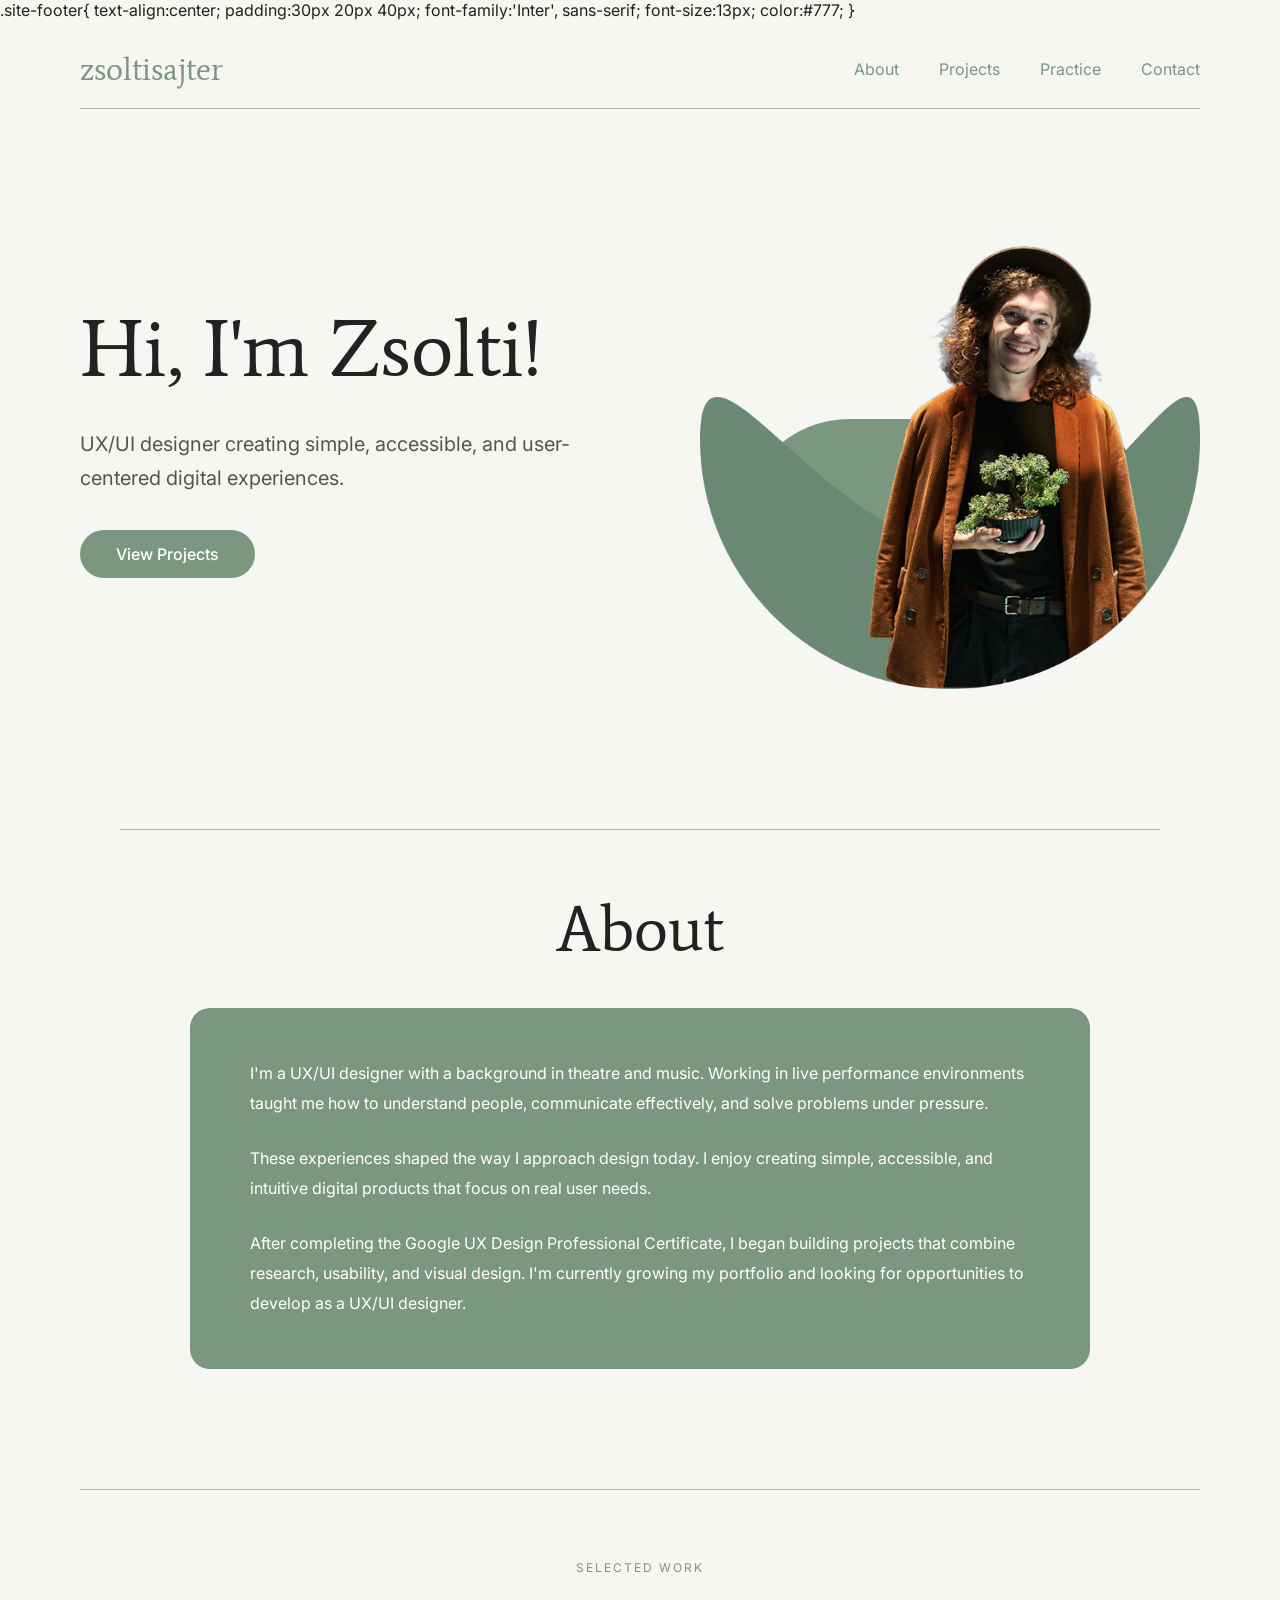
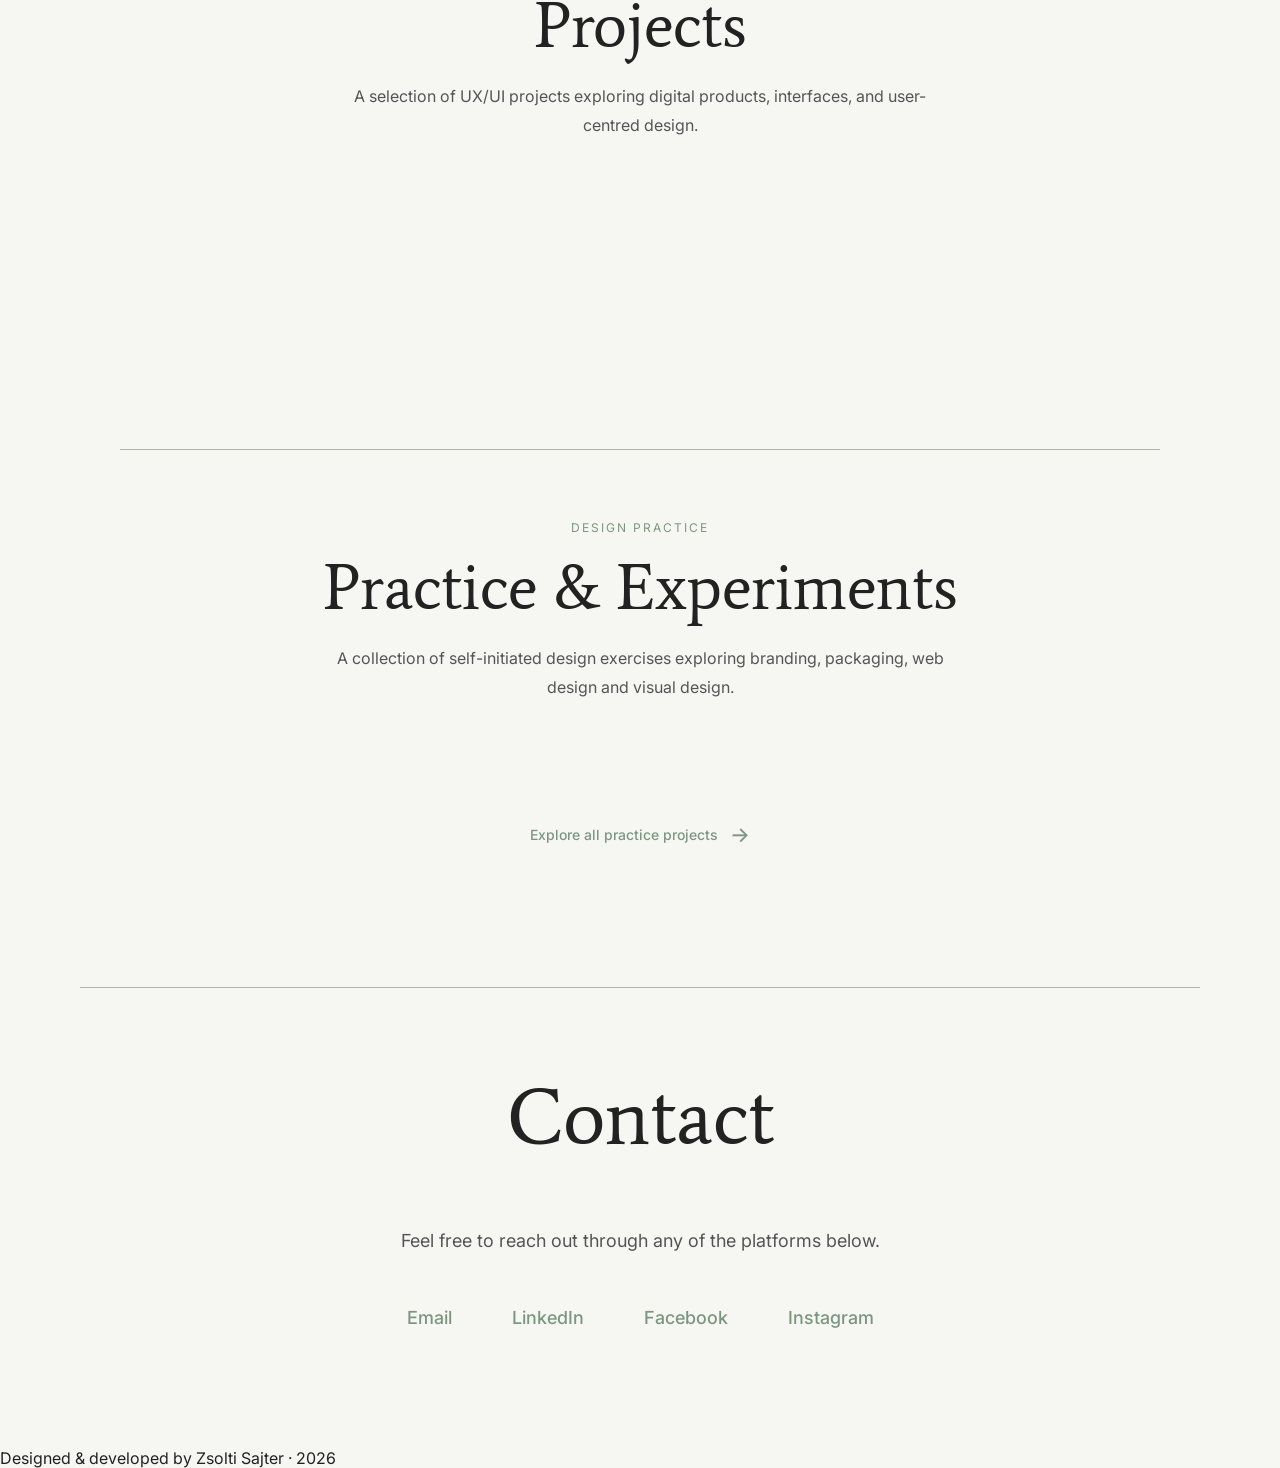
==== commit b1f921aa: "Update index.html" ====
--- a/index.html
+++ b/index.html
@@ -27,6 +27,16 @@
     >
 
     <link rel="stylesheet" href="style.css">
+
+
+
+.site-footer{
+    text-align:center;
+    padding:30px 20px 40px;
+    font-family:'Inter', sans-serif;
+    font-size:13px;
+    color:#777;
+}
 
 </head>
 
@@ -343,6 +353,10 @@
 
 
 </main>
+
+<footer class="site-footer">
+    Designed &amp; developed by Zsolti Sajter · 2026
+</footer>
 
 
 
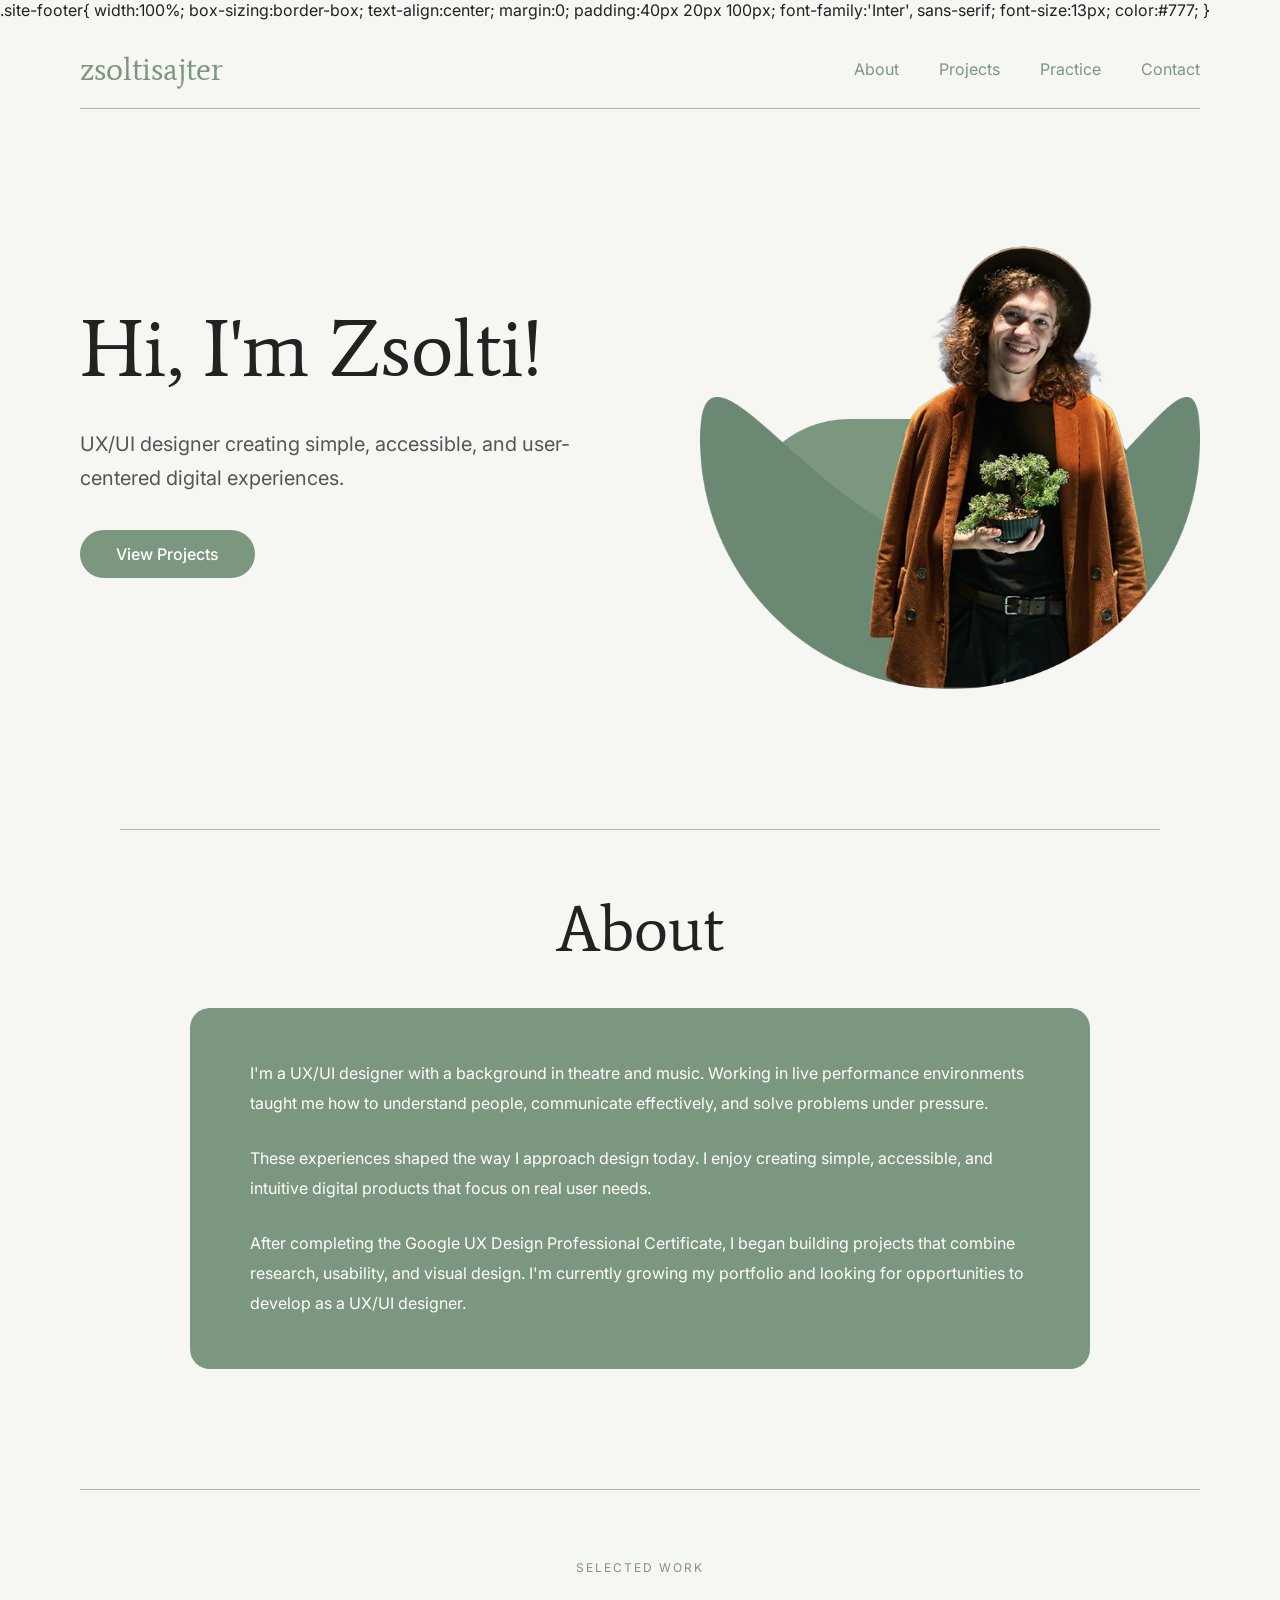
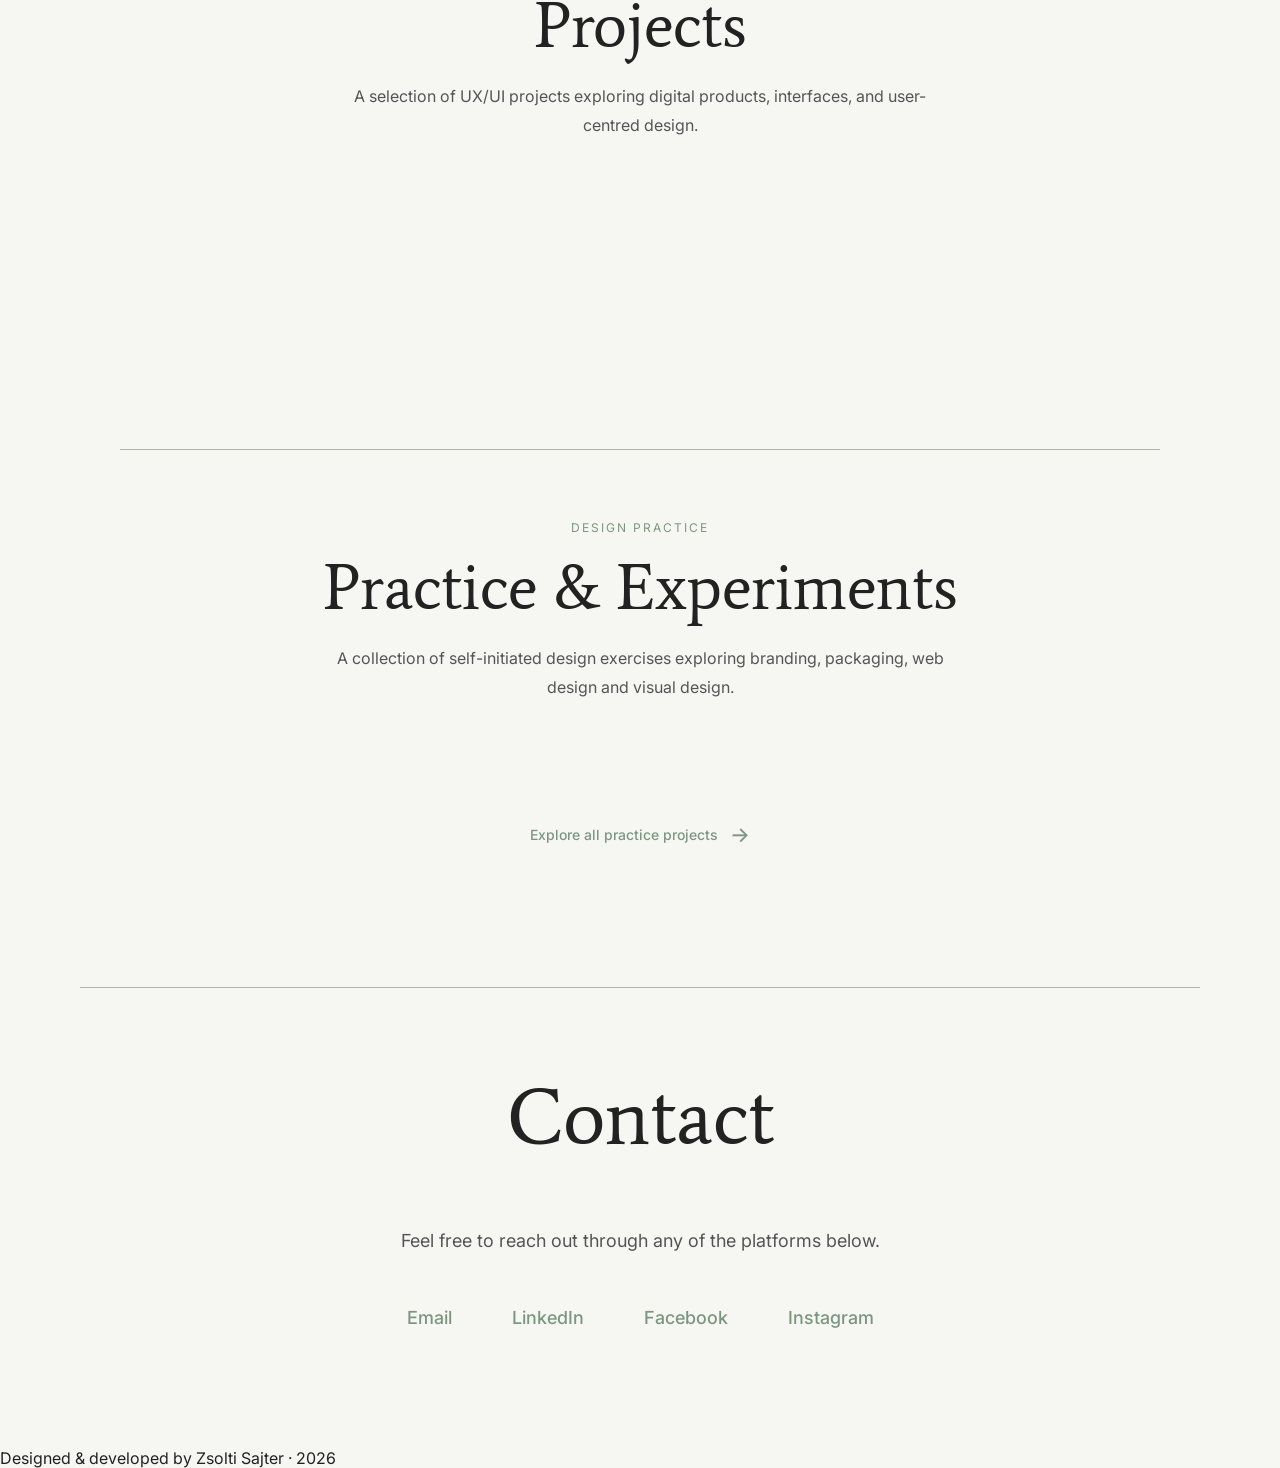
==== commit 25105ef0: "Update index.html" ====
--- a/index.html
+++ b/index.html
@@ -31,8 +31,11 @@
 
 
 .site-footer{
+    width:100%;
+    box-sizing:border-box;
     text-align:center;
-    padding:30px 20px 40px;
+    margin:0;
+    padding:40px 20px 100px;
     font-family:'Inter', sans-serif;
     font-size:13px;
     color:#777;
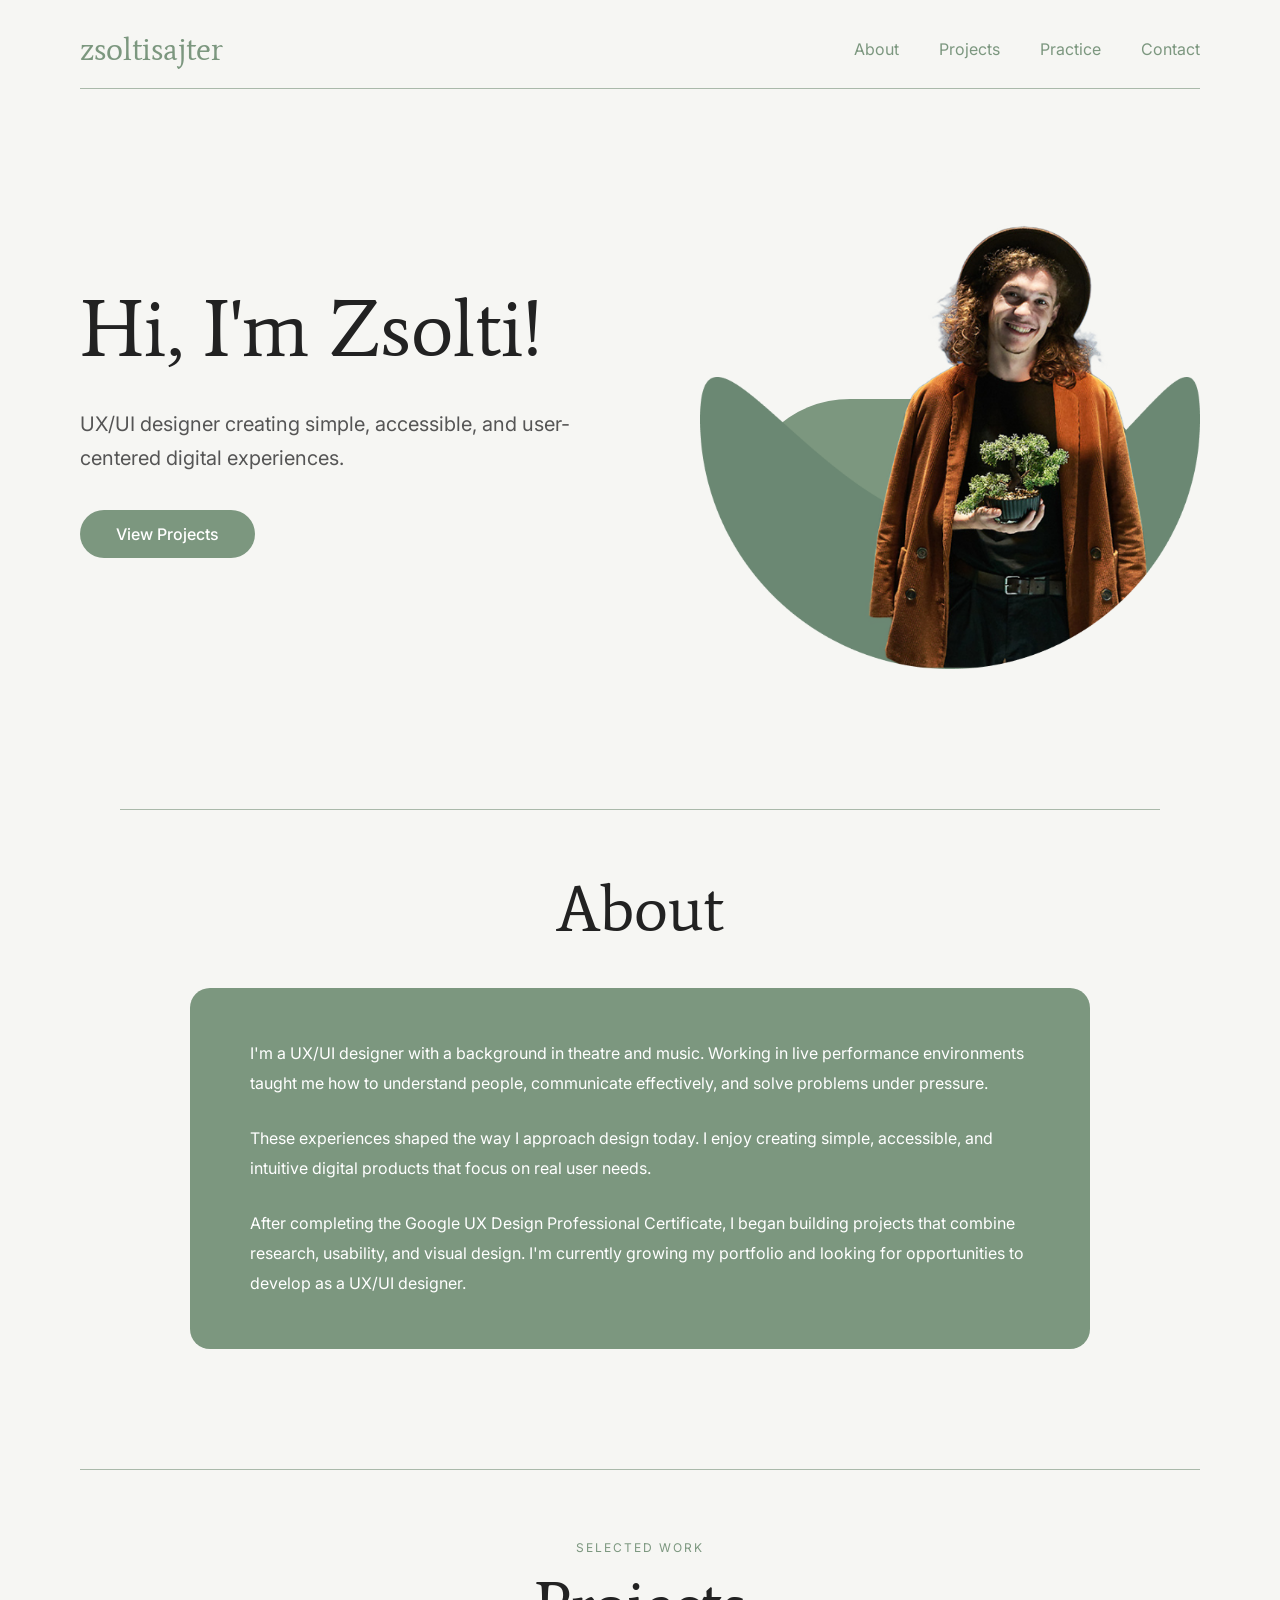
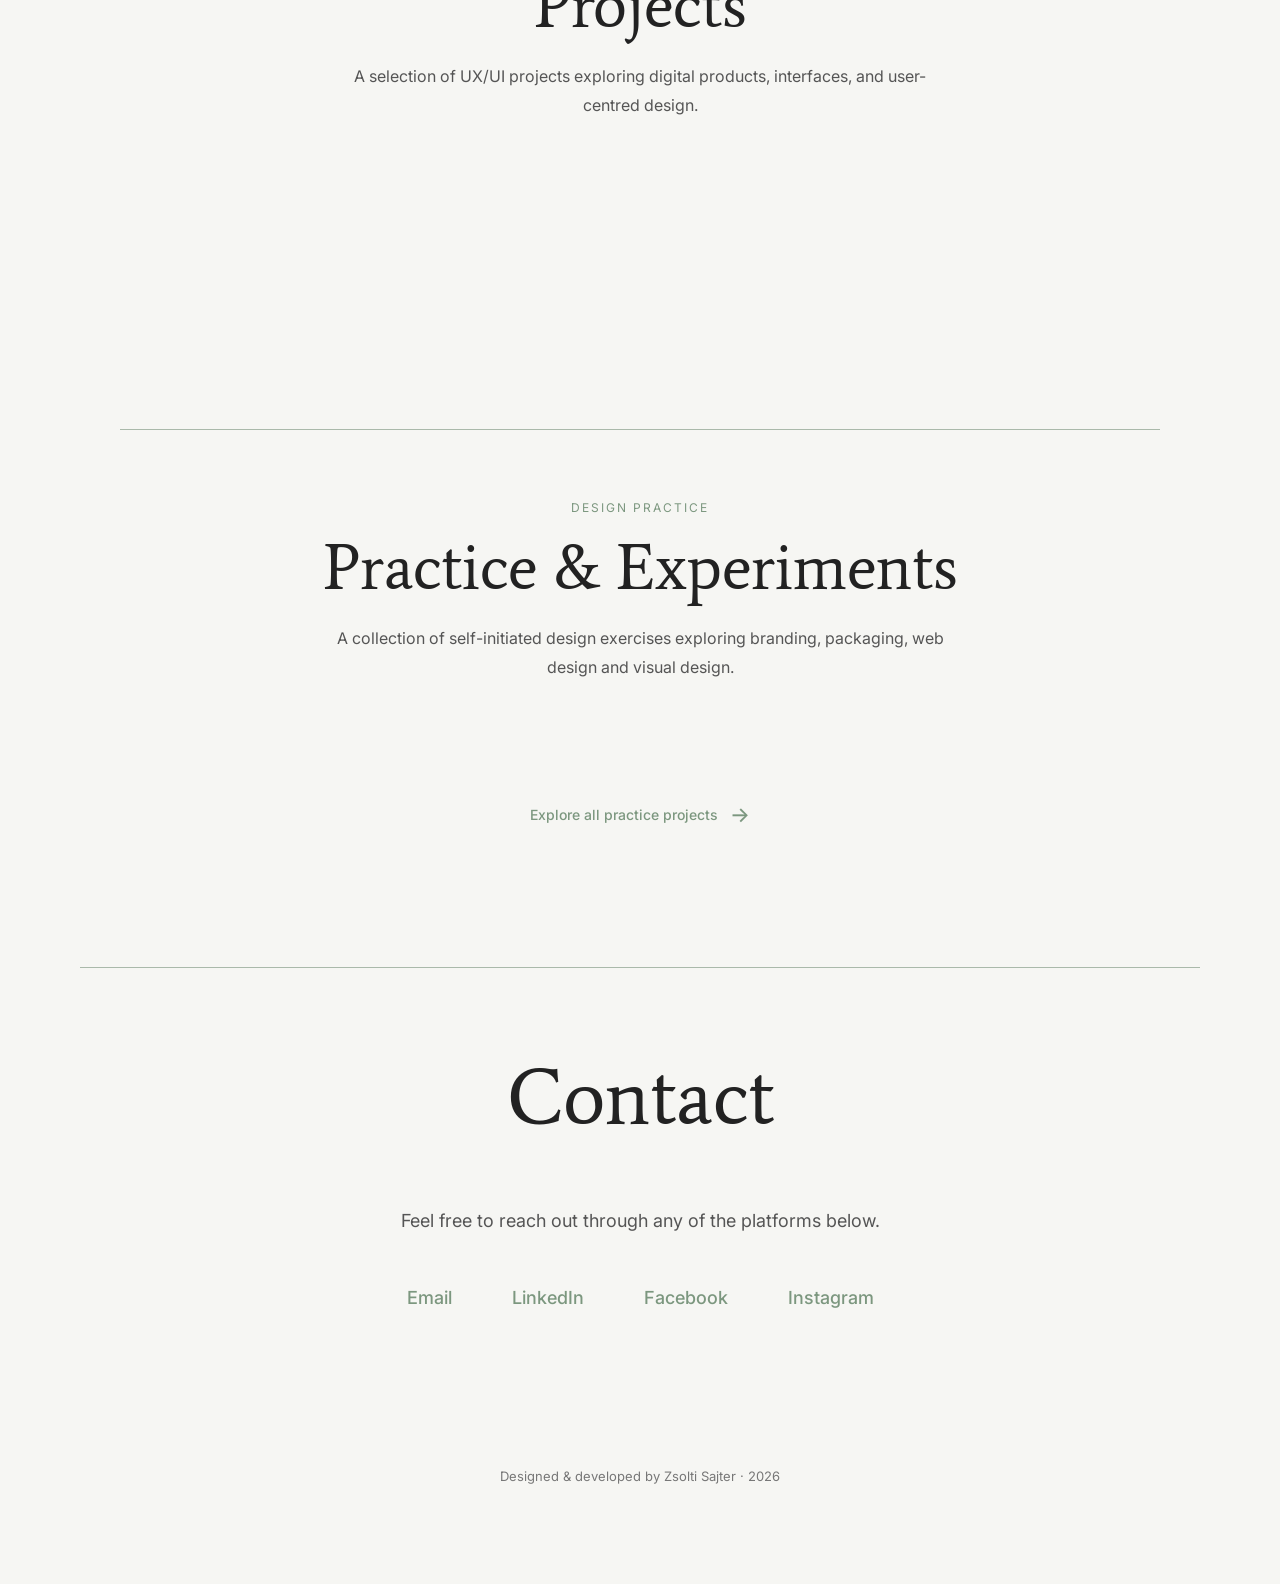
==== commit a50fddf3: "Update index.html" ====
--- a/index.html
+++ b/index.html
@@ -30,16 +30,18 @@
 
 
 
-.site-footer{
-    width:100%;
-    box-sizing:border-box;
-    text-align:center;
-    margin:0;
-    padding:40px 20px 100px;
-    font-family:'Inter', sans-serif;
-    font-size:13px;
-    color:#777;
-}
+    <style>
+        .site-footer {
+            width: 100%;
+            box-sizing: border-box;
+            text-align: center;
+            margin: 0;
+            padding: 40px 20px 100px;
+            font-family: 'Inter', sans-serif;
+            font-size: 13px;
+            color: #777;
+        }
+    </style>
 
 </head>
 
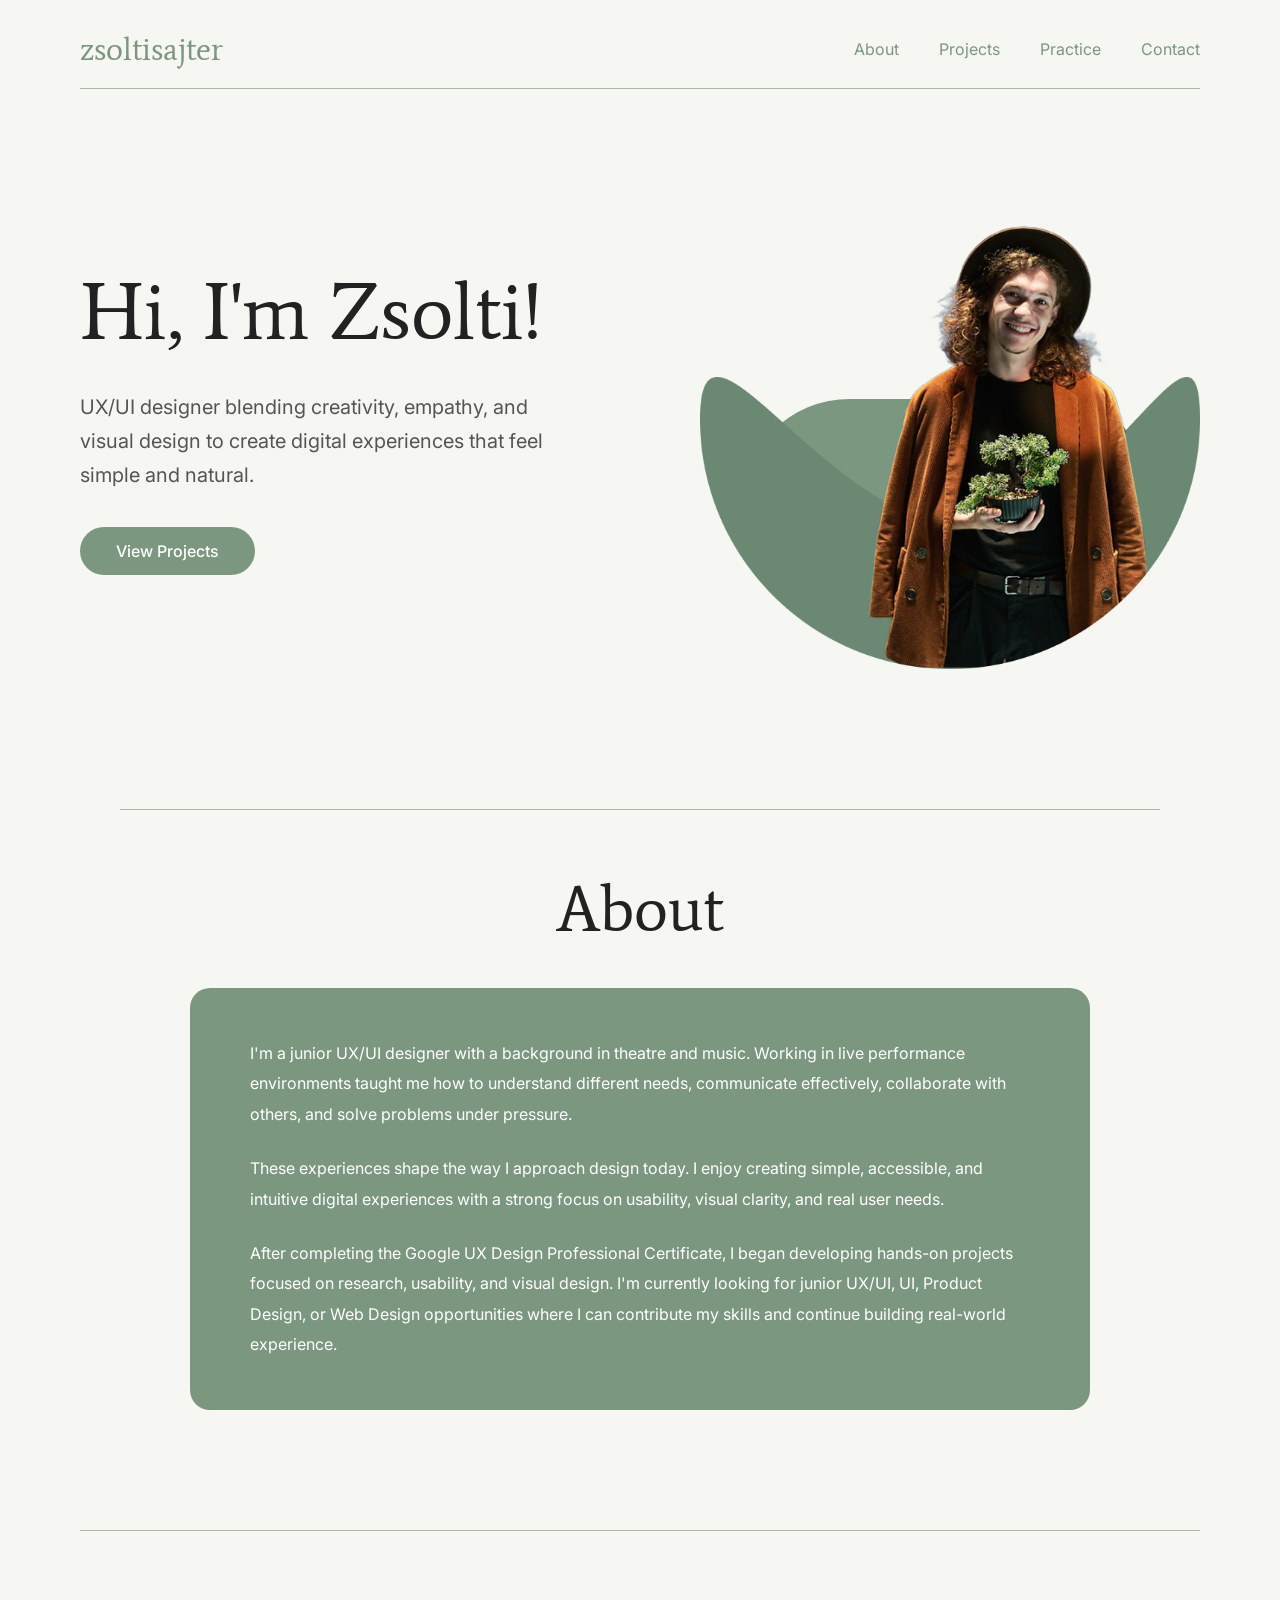
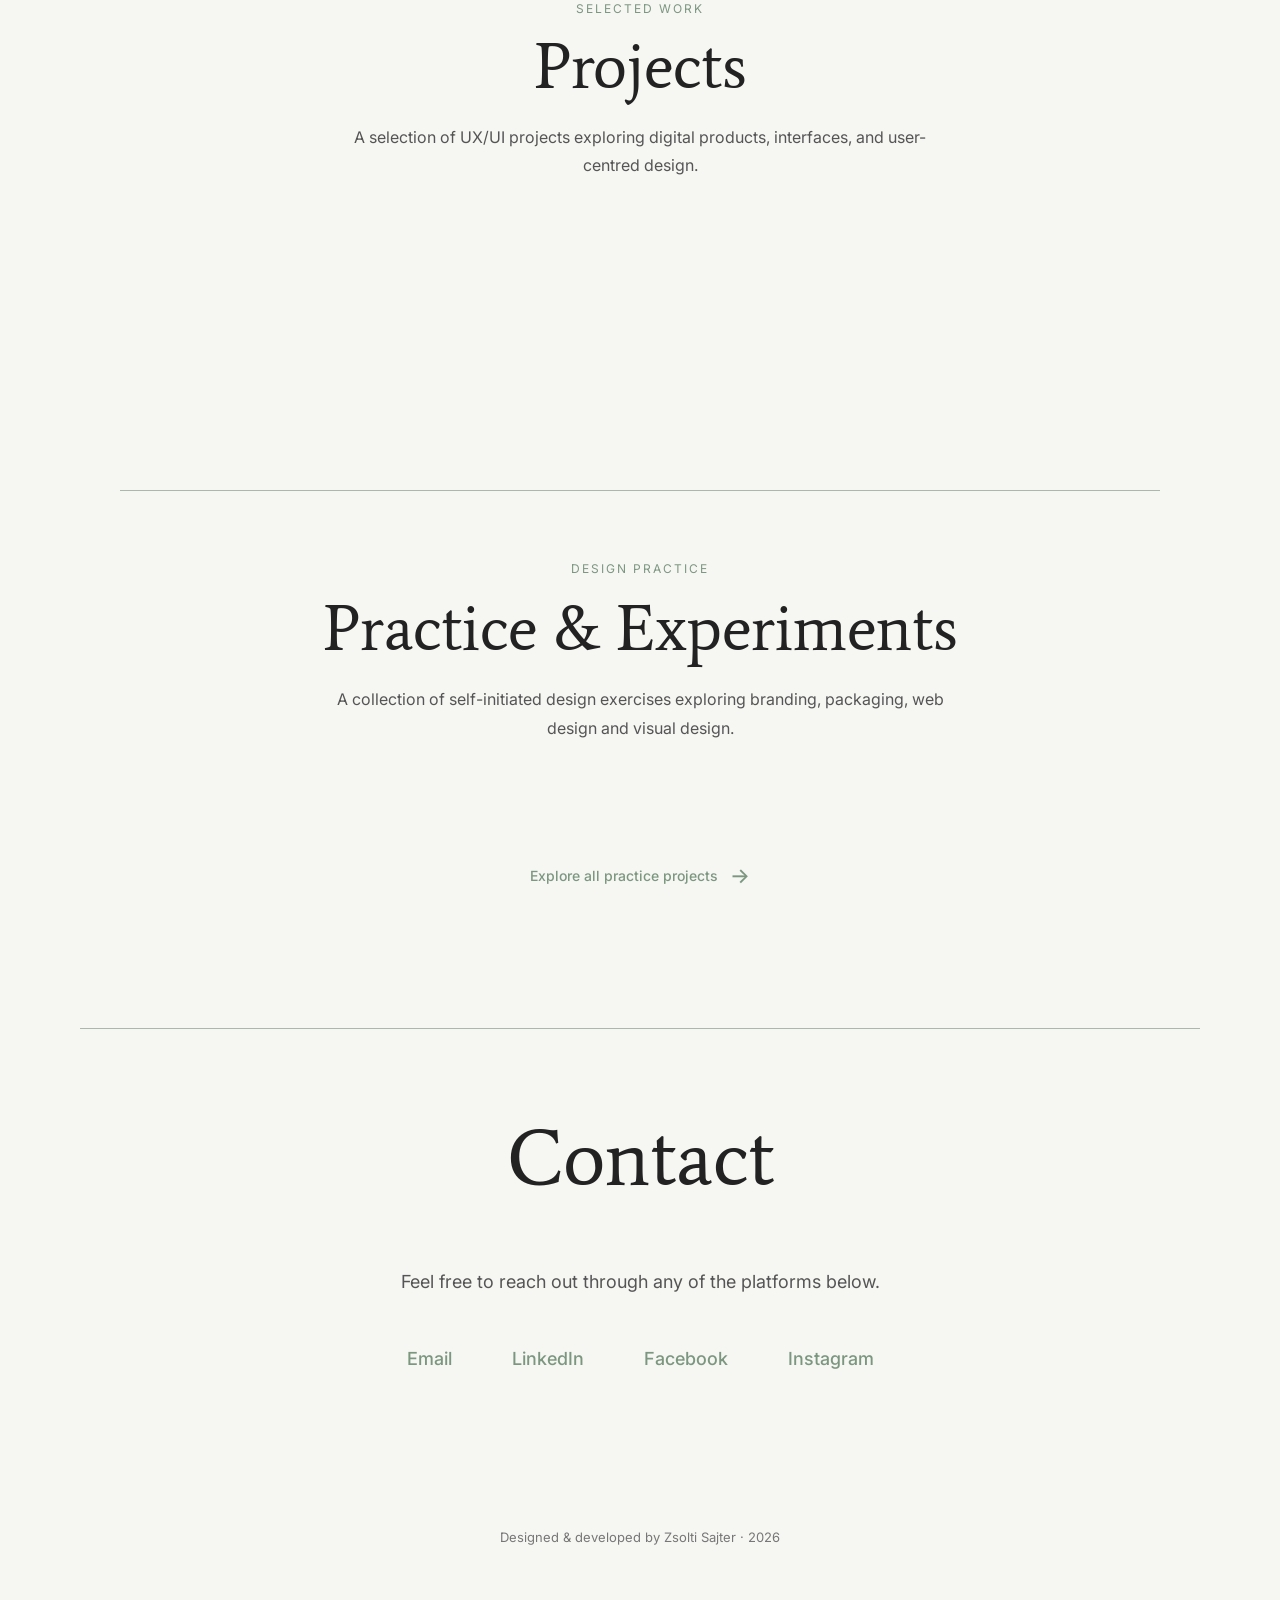
==== commit 389452f7: "Update index.html" ====
--- a/index.html
+++ b/index.html
@@ -116,9 +116,8 @@
 
 
         <p>
-            UX/UI designer creating simple,
-            accessible, and user-centered
-            digital experiences.
+            UX/UI designer blending creativity, empathy, 
+            and visual design to create digital experiences that feel simple and natural.
         </p>
 
 
@@ -161,25 +160,24 @@
     <div class="about-card">
 
         <p>
-            I'm a UX/UI designer with a background in theatre and music.
-            Working in live performance environments taught me how to
-            understand people, communicate effectively, and solve problems
-            under pressure.
+            I'm a junior UX/UI designer with a background in theatre and music. 
+            Working in live performance environments taught me how to understand different needs, 
+            communicate effectively, collaborate with others, and solve problems under pressure.
         </p>
 
 
         <p>
-            These experiences shaped the way I approach design today.
-            I enjoy creating simple, accessible, and intuitive digital
-            products that focus on real user needs.
+            These experiences shape the way I approach design today. 
+            I enjoy creating simple, accessible, and intuitive digital experiences 
+            with a strong focus on usability, visual clarity, and real user needs.
         </p>
 
 
         <p>
-            After completing the Google UX Design Professional Certificate,
-            I began building projects that combine research, usability,
-            and visual design. I'm currently growing my portfolio and
-            looking for opportunities to develop as a UX/UI designer.
+            After completing the Google UX Design Professional Certificate, 
+            I began developing hands-on projects focused on research, usability, and visual design. 
+            I'm currently looking for junior UX/UI, UI, Product Design, or Web Design opportunities 
+            where I can contribute my skills and continue building real-world experience.
         </p>
 
     </div>
